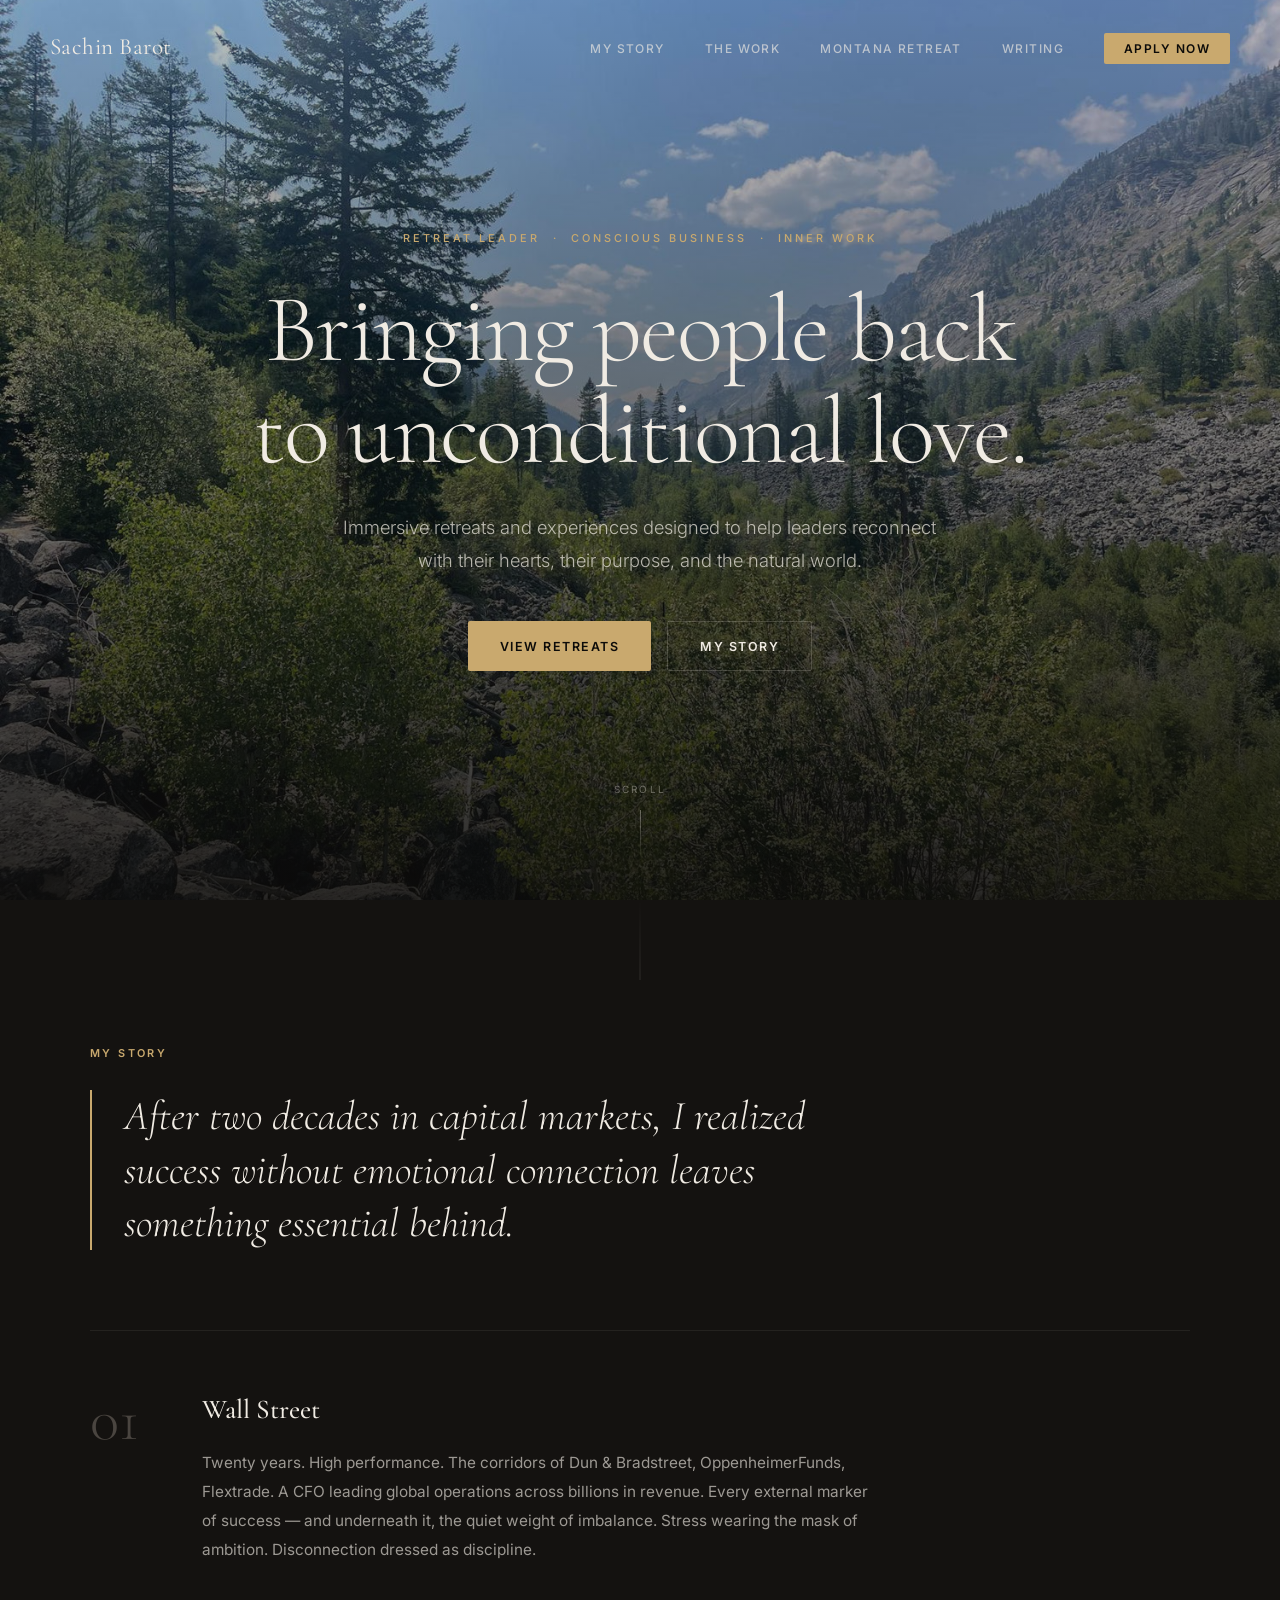
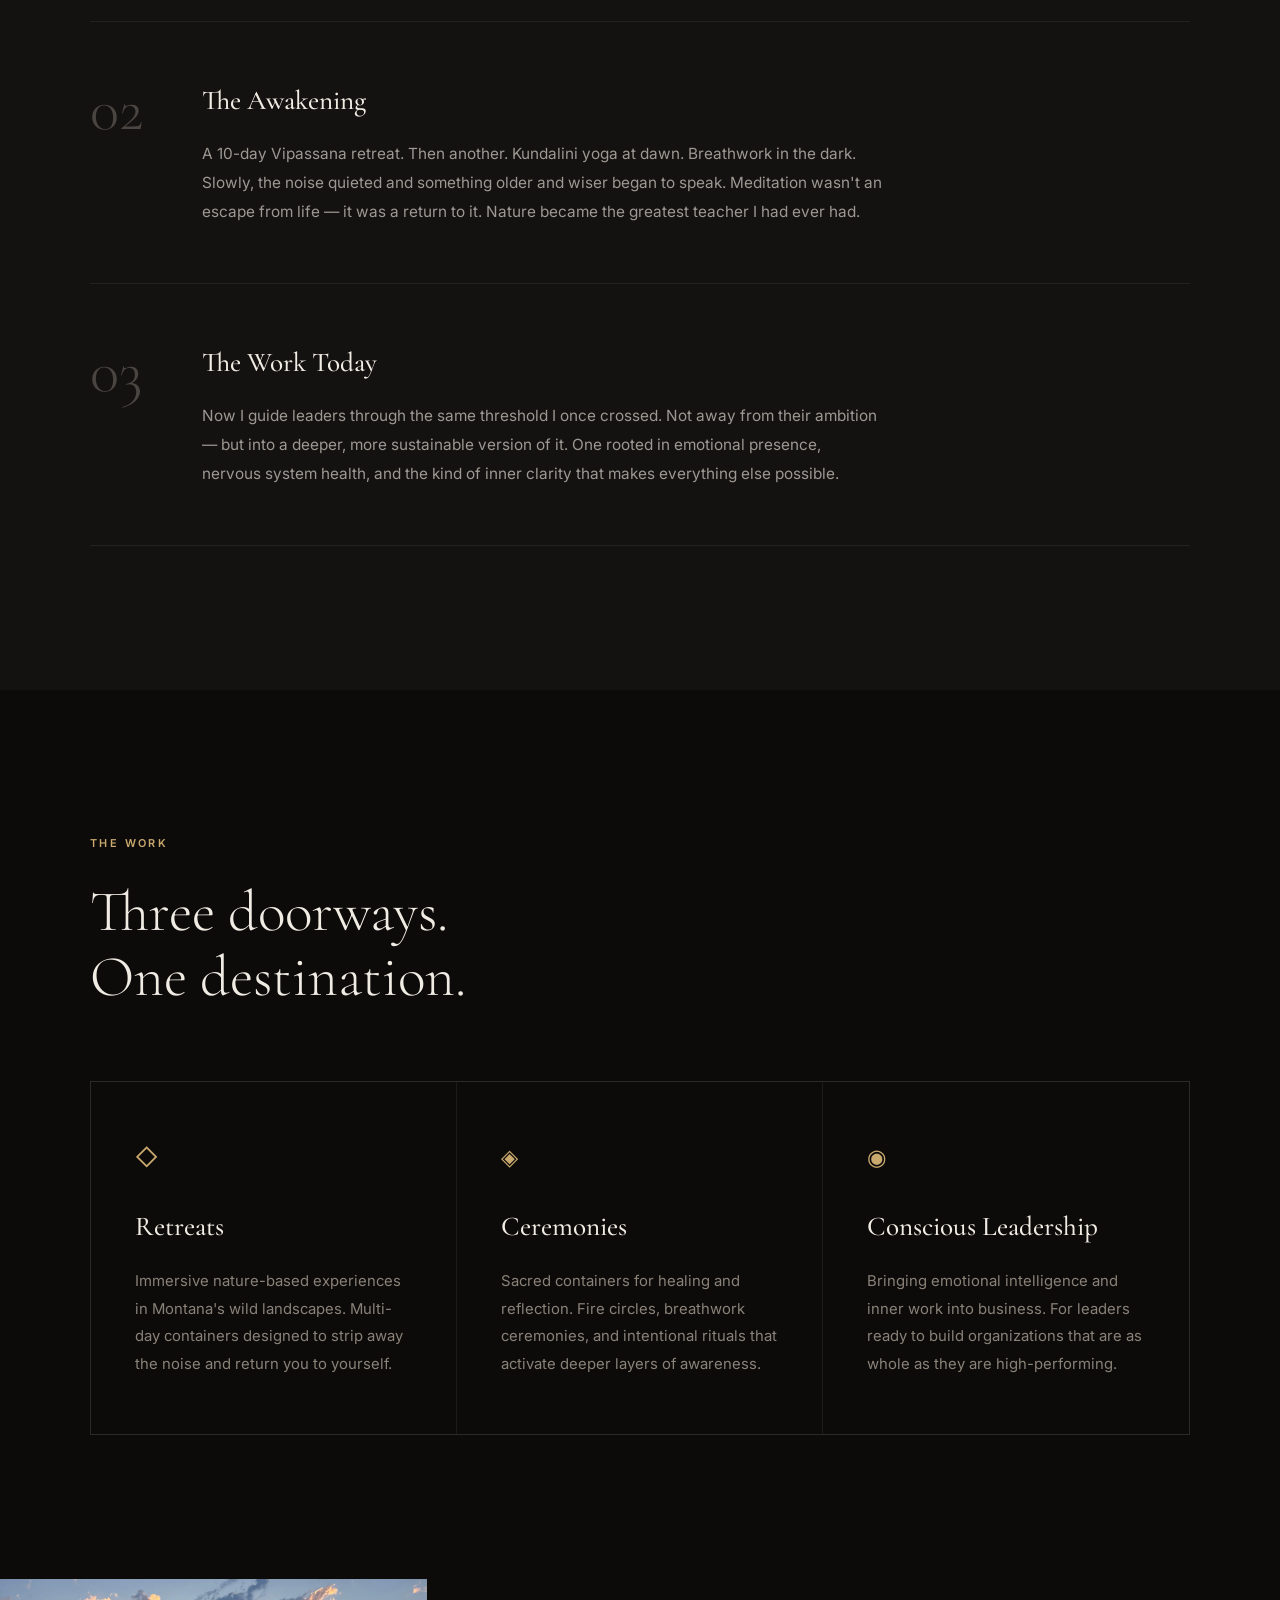
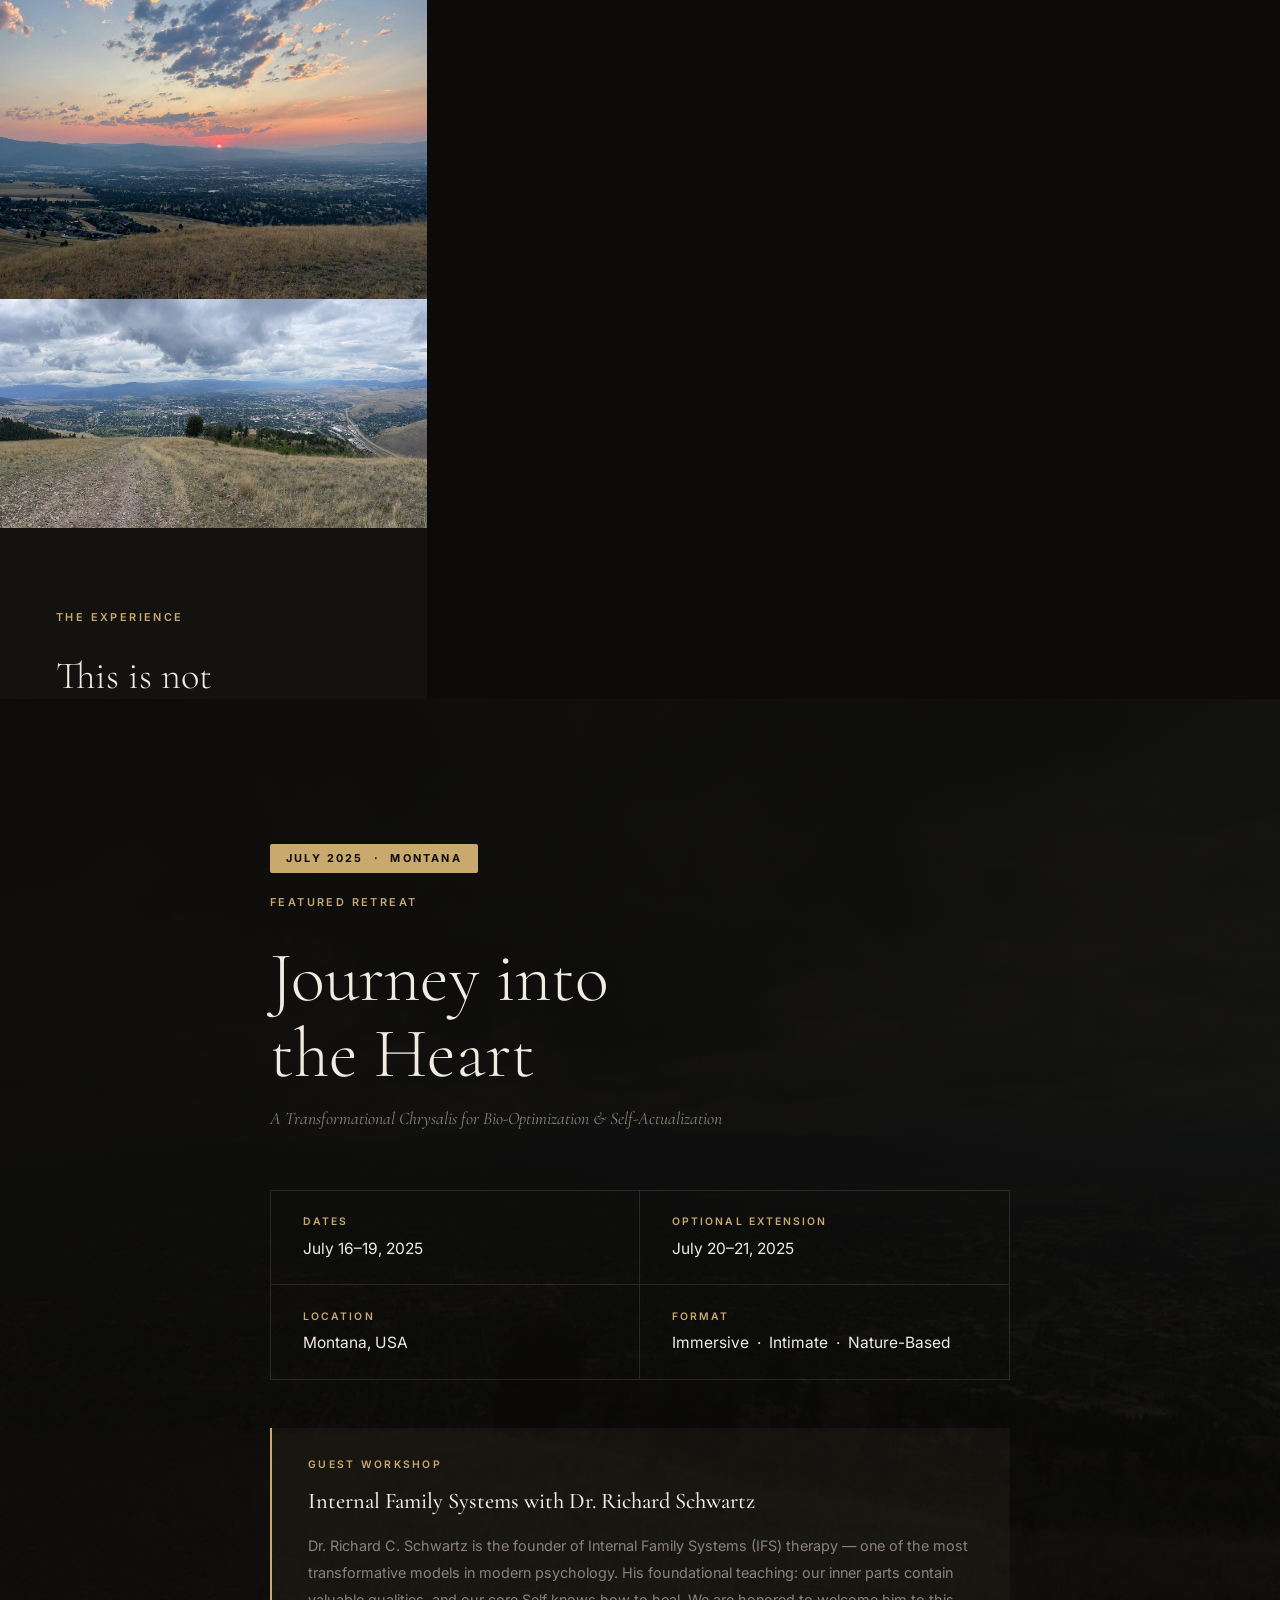
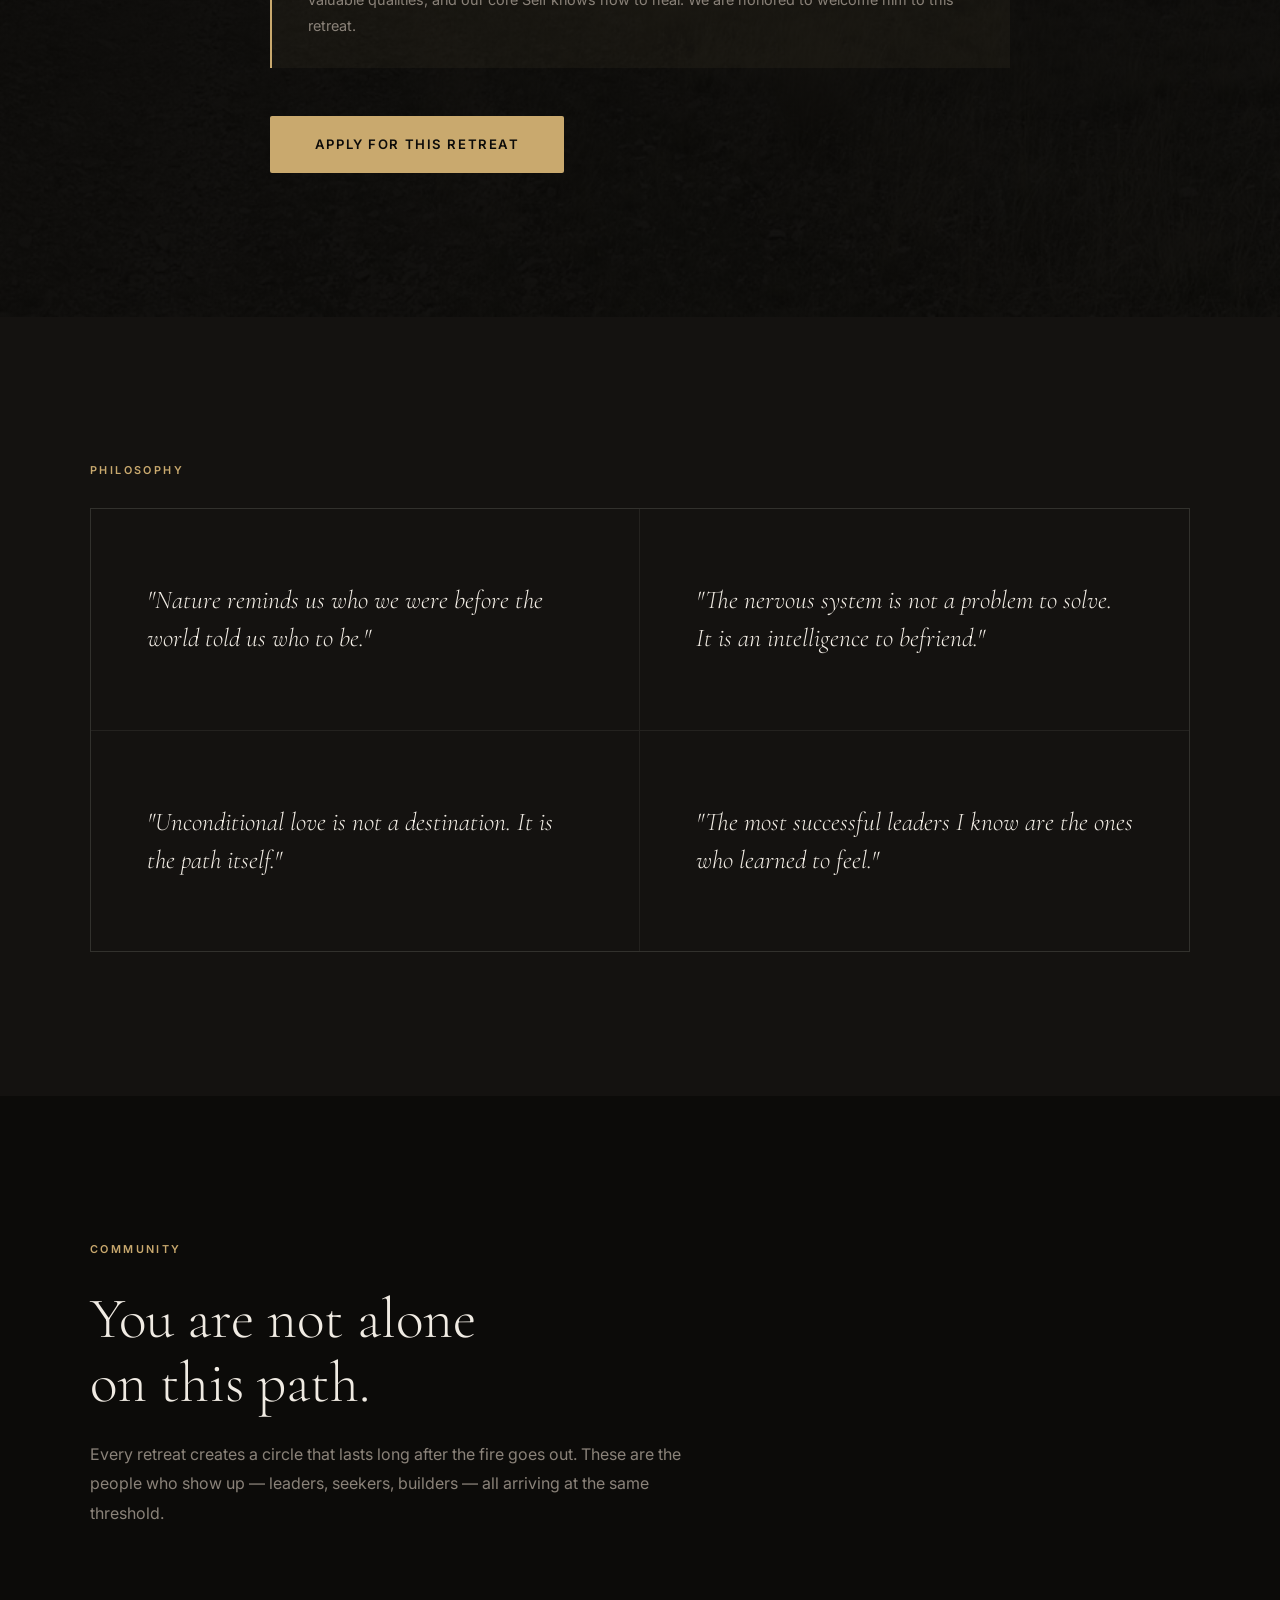
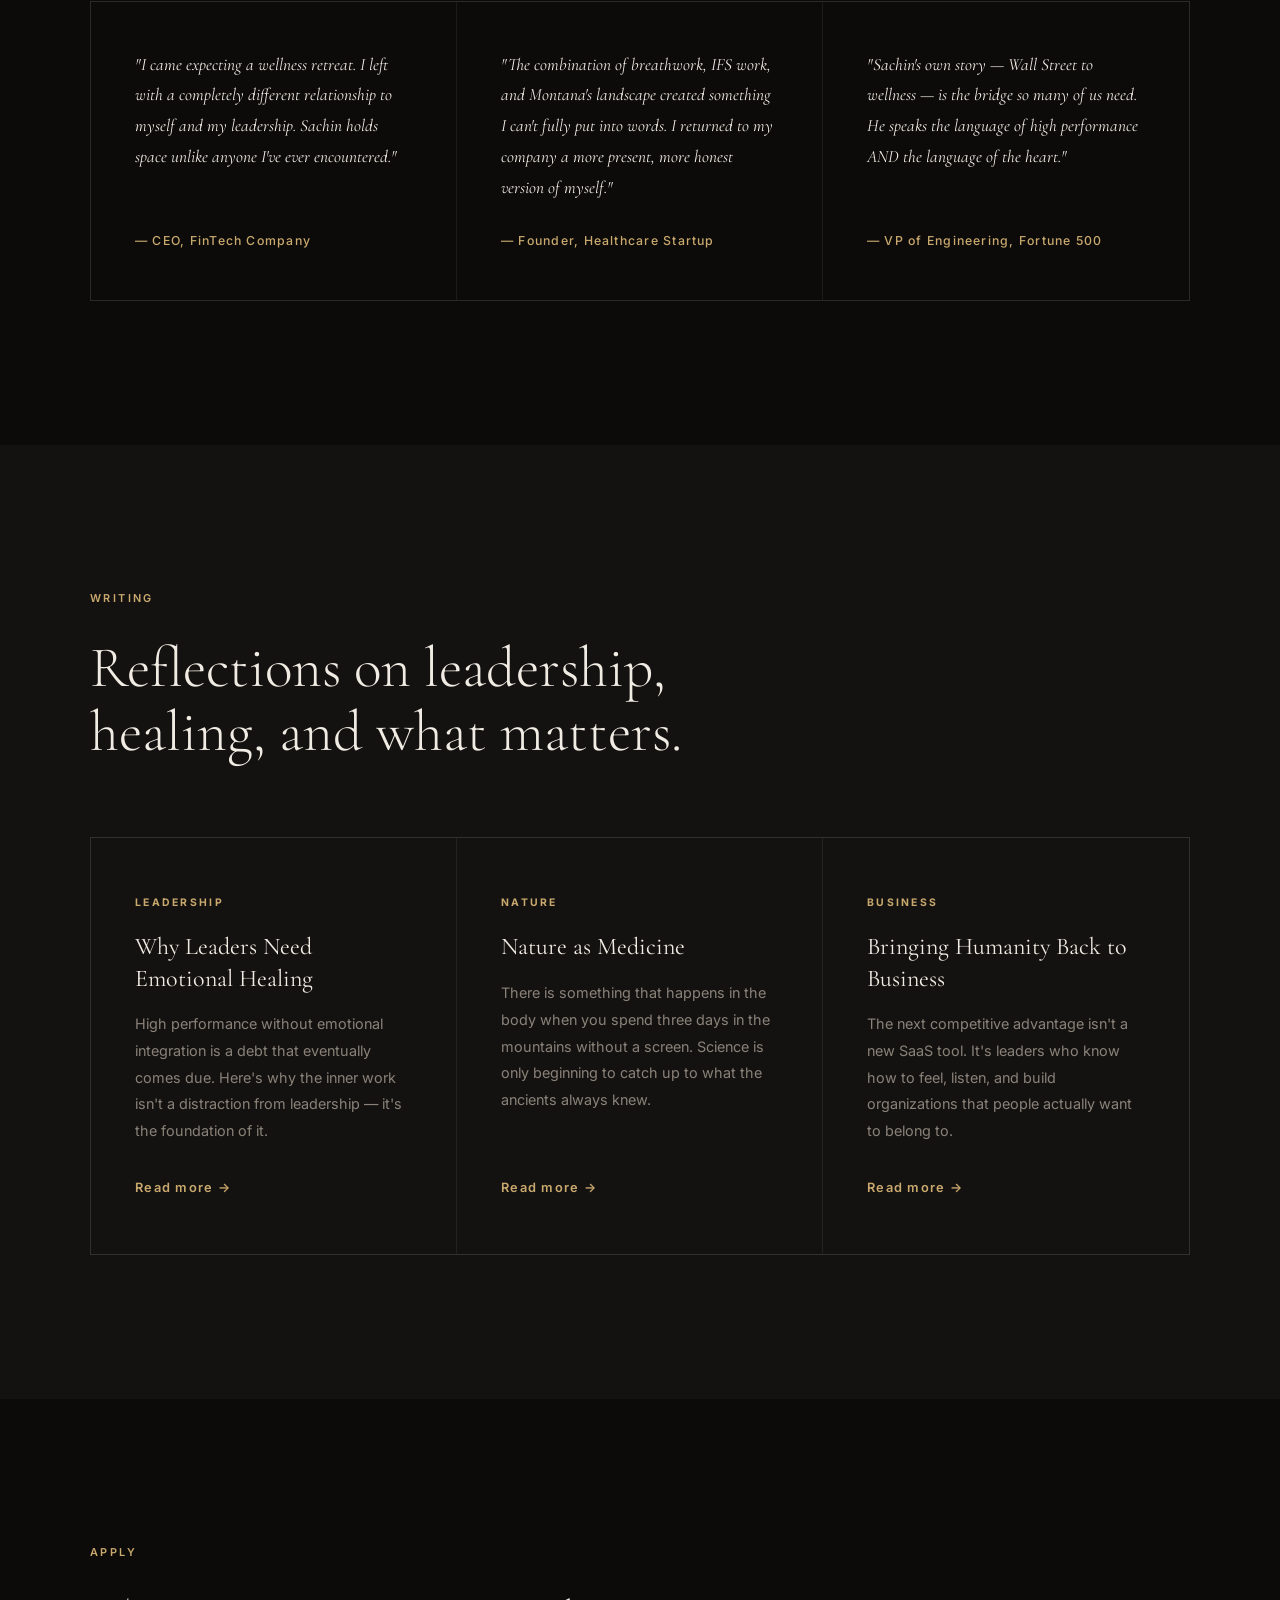
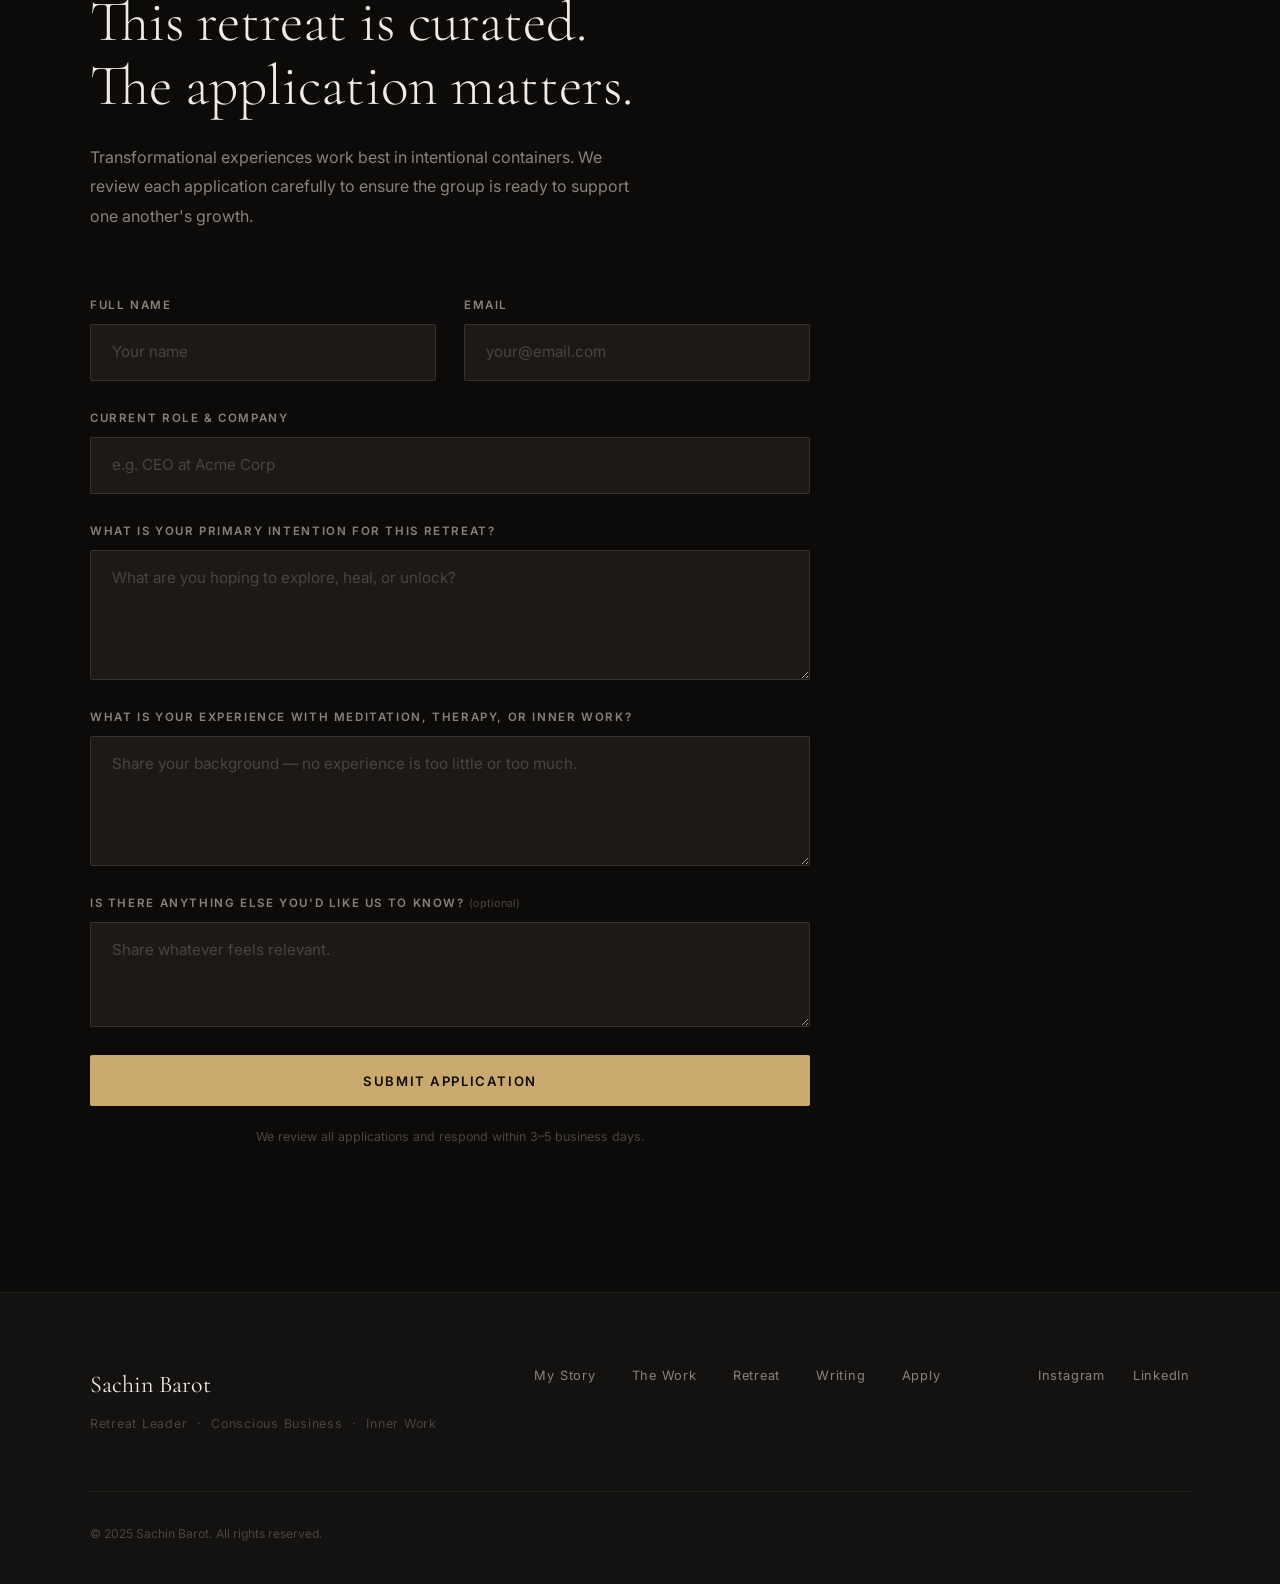
==== index.html @ 2c75a496 "Initial build of Sachin Barot personal brand website Dark, cinematic single-page site inspired by Au" ====
<!DOCTYPE html>
<html lang="en">
<head>
  <meta charset="UTF-8" />
  <meta name="viewport" content="width=device-width, initial-scale=1.0" />
  <title>Sachin Barot — Retreat Leader & Conscious Guide</title>
  <meta name="description" content="Immersive retreats and experiences designed to help leaders reconnect with their hearts, their purpose, and the natural world." />
  <link href="https://fonts.googleapis.com/css2?family=Cormorant+Garamond:ital,wght@0,300;0,400;0,500;0,600;1,300;1,400;1,500&family=Inter:wght@300;400;500;600&display=swap" rel="stylesheet" />
  <link rel="stylesheet" href="style.css" />
</head>
<body>

  <!-- ─── NAV ─────────────────────────────────────────────── -->
  <nav id="nav">
    <div class="nav-inner">
      <a href="#" class="nav-logo">Sachin Barot</a>
      <ul class="nav-links" id="navLinks">
        <li><a href="#story">My Story</a></li>
        <li><a href="#work">The Work</a></li>
        <li><a href="#retreat">Montana Retreat</a></li>
        <li><a href="#writing">Writing</a></li>
        <li><a href="#apply" class="nav-cta">Apply Now</a></li>
      </ul>
      <button class="nav-menu-btn" id="menuBtn" aria-label="Toggle menu">
        <span></span><span></span><span></span>
      </button>
    </div>
  </nav>

  <!-- ─── 1. HERO ───────────────────────────────────────────── -->
  <section id="hero">
    <div class="hero-bg">
      <img
        src="images/montana-1.jpg"
        alt="Montana mountains at golden hour"
        fetchpriority="high"
      />
      <div class="hero-overlay"></div>
    </div>
    <div class="hero-content">
      <p class="eyebrow">Retreat Leader &nbsp;·&nbsp; Conscious Business &nbsp;·&nbsp; Inner Work</p>
      <h1>Bringing people back<br>to unconditional love.</h1>
      <p class="hero-sub">
        Immersive retreats and experiences designed to help leaders reconnect
        with their hearts, their purpose, and the natural world.
      </p>
      <div class="hero-btns">
        <a href="#retreat" class="btn btn-primary">View Retreats</a>
        <a href="#story" class="btn btn-ghost">My Story</a>
      </div>
    </div>
    <div class="hero-scroll">
      <span>Scroll</span>
      <div class="scroll-line"></div>
    </div>
  </section>

  <!-- ─── 2. STORY ─────────────────────────────────────────── -->
  <section id="story">
    <div class="container">
      <div class="section-label">My Story</div>
      <h2 class="story-headline">
        After two decades in capital markets, I realized success without
        emotional connection leaves something essential behind.
      </h2>
      <div class="chapters">
        <div class="chapter">
          <div class="chapter-num">01</div>
          <div class="chapter-body">
            <h3>Wall Street</h3>
            <p>
              Twenty years. High performance. The corridors of Dun &amp; Bradstreet,
              OppenheimerFunds, Flextrade. A CFO leading global operations across
              billions in revenue. Every external marker of success — and underneath
              it, the quiet weight of imbalance. Stress wearing the mask of ambition.
              Disconnection dressed as discipline.
            </p>
          </div>
        </div>
        <div class="chapter">
          <div class="chapter-num">02</div>
          <div class="chapter-body">
            <h3>The Awakening</h3>
            <p>
              A 10-day Vipassana retreat. Then another. Kundalini yoga at dawn.
              Breathwork in the dark. Slowly, the noise quieted and something older
              and wiser began to speak. Meditation wasn't an escape from life — it
              was a return to it. Nature became the greatest teacher I had ever had.
            </p>
          </div>
        </div>
        <div class="chapter">
          <div class="chapter-num">03</div>
          <div class="chapter-body">
            <h3>The Work Today</h3>
            <p>
              Now I guide leaders through the same threshold I once crossed. Not away
              from their ambition — but into a deeper, more sustainable version of it.
              One rooted in emotional presence, nervous system health, and the kind of
              inner clarity that makes everything else possible.
            </p>
          </div>
        </div>
      </div>
    </div>
  </section>

  <!-- ─── 3. THE WORK ──────────────────────────────────────── -->
  <section id="work">
    <div class="container">
      <div class="section-label">The Work</div>
      <h2>Three doorways.<br>One destination.</h2>
      <div class="work-grid">
        <div class="work-card">
          <div class="work-icon">◇</div>
          <h3>Retreats</h3>
          <p>
            Immersive nature-based experiences in Montana's wild landscapes.
            Multi-day containers designed to strip away the noise and return
            you to yourself.
          </p>
        </div>
        <div class="work-card">
          <div class="work-icon">◈</div>
          <h3>Ceremonies</h3>
          <p>
            Sacred containers for healing and reflection. Fire circles, breathwork
            ceremonies, and intentional rituals that activate deeper layers of
            awareness.
          </p>
        </div>
        <div class="work-card">
          <div class="work-icon">◉</div>
          <h3>Conscious Leadership</h3>
          <p>
            Bringing emotional intelligence and inner work into business. For
            leaders ready to build organizations that are as whole as they are
            high-performing.
          </p>
        </div>
      </div>
    </div>
  </section>

  <!-- ─── 4. THE EXPERIENCE ────────────────────────────────── -->
  <section id="experience">
    <div class="exp-grid">
      <div class="exp-photo exp-photo-1">
        <img src="images/montana-2.jpg" alt="Montana landscape" loading="lazy" />
      </div>
      <div class="exp-photo exp-photo-2">
        <img src="images/montana-3.jpg" alt="Retreat gathering" loading="lazy" />
      </div>
      <div class="exp-content">
        <div class="section-label">The Experience</div>
        <h2>This is not<br>a conference.</h2>
        <p>
          These retreats are intentional spaces where leaders slow down,
          reconnect with nature, and rediscover the deeper intelligence
          within themselves.
        </p>
        <p>
          We move through the land. We sit in circle. We breathe together.
          We share meals. We face what has been avoided. And we return —
          changed.
        </p>
        <a href="#retreat" class="btn btn-primary">View the Montana Retreat</a>
      </div>
      <div class="exp-photo exp-photo-3">
        <img src="images/montana-4.jpg" alt="Nature experience" loading="lazy" />
      </div>
      <div class="exp-photo exp-photo-4">
        <img src="images/montana-5.jpg" alt="Community gathering" loading="lazy" />
      </div>
    </div>
  </section>

  <!-- ─── 5. MONTANA RETREAT (FEATURED) ───────────────────── -->
  <section id="retreat">
    <div class="retreat-bg">
      <img src="images/montana-3.jpg" alt="Montana retreat landscape" loading="lazy" />
      <div class="retreat-overlay"></div>
    </div>
    <div class="container retreat-content">
      <div class="retreat-tag">July 2025 &nbsp;·&nbsp; Montana</div>
      <div class="section-label">Featured Retreat</div>
      <h2>Journey into<br>the Heart</h2>
      <p class="retreat-subtitle">
        A Transformational Chrysalis for Bio-Optimization &amp; Self-Actualization
      </p>
      <div class="retreat-details">
        <div class="retreat-detail">
          <span class="detail-label">Dates</span>
          <span class="detail-value">July 16–19, 2025</span>
        </div>
        <div class="retreat-detail">
          <span class="detail-label">Optional Extension</span>
          <span class="detail-value">July 20–21, 2025</span>
        </div>
        <div class="retreat-detail">
          <span class="detail-label">Location</span>
          <span class="detail-value">Montana, USA</span>
        </div>
        <div class="retreat-detail">
          <span class="detail-label">Format</span>
          <span class="detail-value">Immersive &nbsp;·&nbsp; Intimate &nbsp;·&nbsp; Nature-Based</span>
        </div>
      </div>
      <div class="guest-facilitator">
        <div class="facilitator-label">Guest Workshop</div>
        <div class="facilitator-name">Internal Family Systems with Dr. Richard Schwartz</div>
        <p class="facilitator-bio">
          Dr. Richard C. Schwartz is the founder of Internal Family Systems (IFS) therapy —
          one of the most transformative models in modern psychology. His foundational
          teaching: our inner parts contain valuable qualities, and our core Self knows
          how to heal. We are honored to welcome him to this retreat.
        </p>
      </div>
      <a href="#apply" class="btn btn-primary btn-large">Apply for This Retreat</a>
    </div>
  </section>

  <!-- ─── 6. PHILOSOPHY ────────────────────────────────────── -->
  <section id="philosophy">
    <div class="container">
      <div class="section-label">Philosophy</div>
      <div class="quotes-grid">
        <div class="quote-card">
          <blockquote>
            "Nature reminds us who we were before the world told us who to be."
          </blockquote>
        </div>
        <div class="quote-card">
          <blockquote>
            "The nervous system is not a problem to solve. It is an intelligence
            to befriend."
          </blockquote>
        </div>
        <div class="quote-card">
          <blockquote>
            "Unconditional love is not a destination. It is the path itself."
          </blockquote>
        </div>
        <div class="quote-card">
          <blockquote>
            "The most successful leaders I know are the ones who learned to feel."
          </blockquote>
        </div>
      </div>
    </div>
  </section>

  <!-- ─── 7. COMMUNITY ─────────────────────────────────────── -->
  <section id="community">
    <div class="container">
      <div class="section-label">Community</div>
      <h2>You are not alone<br>on this path.</h2>
      <p class="community-sub">
        Every retreat creates a circle that lasts long after the fire goes out.
        These are the people who show up — leaders, seekers, builders — all
        arriving at the same threshold.
      </p>
      <div class="testimonials">
        <div class="testimonial">
          <p class="testimonial-quote">
            "I came expecting a wellness retreat. I left with a completely different
            relationship to myself and my leadership. Sachin holds space unlike
            anyone I've ever encountered."
          </p>
          <span class="author-name">— CEO, FinTech Company</span>
        </div>
        <div class="testimonial">
          <p class="testimonial-quote">
            "The combination of breathwork, IFS work, and Montana's landscape
            created something I can't fully put into words. I returned to my
            company a more present, more honest version of myself."
          </p>
          <span class="author-name">— Founder, Healthcare Startup</span>
        </div>
        <div class="testimonial">
          <p class="testimonial-quote">
            "Sachin's own story — Wall Street to wellness — is the bridge so many
            of us need. He speaks the language of high performance AND the language
            of the heart."
          </p>
          <span class="author-name">— VP of Engineering, Fortune 500</span>
        </div>
      </div>
    </div>
  </section>

  <!-- ─── 8. THOUGHT LEADERSHIP ────────────────────────────── -->
  <section id="writing">
    <div class="container">
      <div class="section-label">Writing</div>
      <h2>Reflections on leadership,<br>healing, and what matters.</h2>
      <div class="articles-grid">
        <article class="article-card">
          <div class="article-tag">Leadership</div>
          <h4>Why Leaders Need Emotional Healing</h4>
          <p>
            High performance without emotional integration is a debt that eventually
            comes due. Here's why the inner work isn't a distraction from
            leadership — it's the foundation of it.
          </p>
          <a href="#" class="article-link">Read more →</a>
        </article>
        <article class="article-card">
          <div class="article-tag">Nature</div>
          <h4>Nature as Medicine</h4>
          <p>
            There is something that happens in the body when you spend three days
            in the mountains without a screen. Science is only beginning to catch
            up to what the ancients always knew.
          </p>
          <a href="#" class="article-link">Read more →</a>
        </article>
        <article class="article-card">
          <div class="article-tag">Business</div>
          <h4>Bringing Humanity Back to Business</h4>
          <p>
            The next competitive advantage isn't a new SaaS tool. It's leaders
            who know how to feel, listen, and build organizations that people
            actually want to belong to.
          </p>
          <a href="#" class="article-link">Read more →</a>
        </article>
      </div>
    </div>
  </section>

  <!-- ─── 9. APPLICATION ───────────────────────────────────── -->
  <section id="apply">
    <div class="container">
      <div class="section-label">Apply</div>
      <h2>This retreat is curated.<br>The application matters.</h2>
      <p class="apply-sub">
        Transformational experiences work best in intentional containers. We
        review each application carefully to ensure the group is ready to support
        one another's growth.
      </p>
      <form class="apply-form" id="applyForm">
        <div class="form-row">
          <div class="form-group">
            <label for="name">Full Name</label>
            <input type="text" id="name" name="name" placeholder="Your name" required />
          </div>
          <div class="form-group">
            <label for="email">Email</label>
            <input type="email" id="email" name="email" placeholder="your@email.com" required />
          </div>
        </div>
        <div class="form-group">
          <label for="role">Current Role &amp; Company</label>
          <input type="text" id="role" name="role" placeholder="e.g. CEO at Acme Corp" />
        </div>
        <div class="form-group">
          <label for="intention">What is your primary intention for this retreat?</label>
          <textarea id="intention" name="intention" rows="4" placeholder="What are you hoping to explore, heal, or unlock?"></textarea>
        </div>
        <div class="form-group">
          <label for="experience">What is your experience with meditation, therapy, or inner work?</label>
          <textarea id="experience" name="experience" rows="4" placeholder="Share your background — no experience is too little or too much."></textarea>
        </div>
        <div class="form-group">
          <label for="other">Is there anything else you'd like us to know? <span class="label-optional">(optional)</span></label>
          <textarea id="other" name="other" rows="3" placeholder="Share whatever feels relevant."></textarea>
        </div>
        <button type="submit" class="btn btn-primary btn-large btn-full">Submit Application</button>
        <p class="form-note">We review all applications and respond within 3–5 business days.</p>
      </form>
      <div class="form-success" id="formSuccess">
        <div class="success-icon">✦</div>
        <h3>Application Received</h3>
        <p>Thank you for reaching out. We'll review your application and be in touch within 3–5 business days.</p>
      </div>
    </div>
  </section>

  <!-- ─── FOOTER ───────────────────────────────────────────── -->
  <footer>
    <div class="container footer-inner">
      <div class="footer-top">
        <div class="footer-brand">
          <a href="#" class="footer-logo">Sachin Barot</a>
          <p>Retreat Leader &nbsp;·&nbsp; Conscious Business &nbsp;·&nbsp; Inner Work</p>
        </div>
        <nav class="footer-nav">
          <a href="#story">My Story</a>
          <a href="#work">The Work</a>
          <a href="#retreat">Retreat</a>
          <a href="#writing">Writing</a>
          <a href="#apply">Apply</a>
        </nav>
        <div class="footer-social">
          <a href="https://www.instagram.com/nycsachin/" target="_blank" rel="noopener noreferrer">Instagram</a>
          <a href="https://linkedin.com/in/sachin-barot/" target="_blank" rel="noopener noreferrer">LinkedIn</a>
        </div>
      </div>
      <div class="footer-bottom">
        <p>© 2025 Sachin Barot. All rights reserved.</p>
      </div>
    </div>
  </footer>

  <script src="app.js"></script>
</body>
</html>
---- style.css ----
/* ─── RESET & TOKENS ──────────────────────────────────────── */
*, *::before, *::after { box-sizing: border-box; margin: 0; padding: 0; }

:root {
  --bg:           #0c0b09;
  --bg-alt:       #141210;
  --bg-card:      #1c1917;
  --text:         #f0ebe3;
  --text-muted:   #8a8279;
  --text-dim:     #4a4540;
  --accent:       #c9a96e;
  --accent-hover: #e0c080;
  --border:       rgba(240,235,227,0.07);
  --border-mid:   rgba(240,235,227,0.12);
  --border-strong:rgba(240,235,227,0.18);

  --font-display: 'Cormorant Garamond', Georgia, serif;
  --font-body:    'Inter', system-ui, sans-serif;
}

html { scroll-behavior: smooth; }

body {
  font-family: var(--font-body);
  background: var(--bg);
  color: var(--text);
  line-height: 1.7;
  font-size: 1rem;
  overflow-x: hidden;
}

/* ─── UTILITIES ───────────────────────────────────────────── */
.container {
  max-width: 1180px;
  margin: 0 auto;
  padding: 0 2.5rem;
}

.section-label {
  font-size: 0.68rem;
  font-weight: 600;
  letter-spacing: 0.22em;
  text-transform: uppercase;
  color: var(--accent);
  margin-bottom: 1.75rem;
}

/* ─── BUTTONS ─────────────────────────────────────────────── */
.btn {
  display: inline-flex;
  align-items: center;
  gap: 0.5rem;
  padding: 0.85rem 2rem;
  border-radius: 2px;
  font-family: var(--font-body);
  font-size: 0.78rem;
  font-weight: 600;
  letter-spacing: 0.12em;
  text-transform: uppercase;
  text-decoration: none;
  transition: all 0.25s ease;
  cursor: pointer;
  border: none;
  white-space: nowrap;
}
.btn-primary {
  background: var(--accent);
  color: #0c0b09;
}
.btn-primary:hover {
  background: var(--accent-hover);
  transform: translateY(-2px);
}
.btn-ghost {
  background: transparent;
  color: var(--text);
  border: 1px solid var(--border-strong);
}
.btn-ghost:hover {
  border-color: var(--accent);
  color: var(--accent);
}
.btn-large {
  padding: 1.1rem 2.8rem;
  font-size: 0.82rem;
}
.btn-full {
  width: 100%;
  justify-content: center;
}

/* ─── NAV ─────────────────────────────────────────────────── */
#nav {
  position: fixed;
  top: 0; left: 0; right: 0;
  z-index: 200;
  padding: 1.75rem 2.5rem;
  transition: background 0.4s ease, padding 0.35s ease, backdrop-filter 0.4s ease;
}
#nav.scrolled {
  background: rgba(12, 11, 9, 0.94);
  backdrop-filter: blur(18px);
  -webkit-backdrop-filter: blur(18px);
  padding: 1.1rem 2.5rem;
  border-bottom: 1px solid var(--border);
}
.nav-inner {
  max-width: 1180px;
  margin: 0 auto;
  display: flex;
  align-items: center;
  justify-content: space-between;
  gap: 2rem;
}
.nav-logo {
  font-family: var(--font-display);
  font-size: 1.45rem;
  font-weight: 400;
  letter-spacing: 0.02em;
  color: var(--text);
  text-decoration: none;
  flex-shrink: 0;
}
.nav-links {
  display: flex;
  align-items: center;
  gap: 2.5rem;
  list-style: none;
}
.nav-links a {
  color: rgba(240,235,227,0.65);
  text-decoration: none;
  font-size: 0.75rem;
  font-weight: 500;
  letter-spacing: 0.12em;
  text-transform: uppercase;
  transition: color 0.2s;
}
.nav-links a:hover { color: var(--text); }
.nav-cta {
  background: var(--accent) !important;
  color: #0c0b09 !important;
  padding: 0.5rem 1.25rem !important;
  border-radius: 2px;
  font-weight: 600 !important;
}
.nav-cta:hover {
  background: var(--accent-hover) !important;
  transform: translateY(-1px);
}
.nav-menu-btn {
  display: none;
  flex-direction: column;
  gap: 5px;
  background: none;
  border: none;
  cursor: pointer;
  padding: 6px;
}
.nav-menu-btn span {
  display: block;
  width: 22px;
  height: 1px;
  background: var(--text);
  transition: all 0.3s;
}

/* ─── HERO ────────────────────────────────────────────────── */
#hero {
  position: relative;
  min-height: 100vh;
  display: flex;
  align-items: center;
  justify-content: center;
  text-align: center;
  overflow: hidden;
}
.hero-bg {
  position: absolute;
  inset: 0;
}
.hero-bg img {
  width: 100%;
  height: 100%;
  object-fit: cover;
  object-position: center 40%;
}
.hero-overlay {
  position: absolute;
  inset: 0;
  background: linear-gradient(
    to bottom,
    rgba(12,11,9,0.25) 0%,
    rgba(12,11,9,0.50) 45%,
    rgba(12,11,9,0.88) 100%
  );
}
.hero-content {
  position: relative;
  z-index: 2;
  max-width: 920px;
  padding: 0 2rem;
}
.eyebrow {
  font-size: 0.68rem;
  font-weight: 500;
  letter-spacing: 0.28em;
  text-transform: uppercase;
  color: var(--accent);
  margin-bottom: 2rem;
  display: block;
}
#hero h1 {
  font-family: var(--font-display);
  font-size: clamp(3.2rem, 7.5vw, 7rem);
  font-weight: 300;
  line-height: 1.06;
  letter-spacing: -0.02em;
  color: var(--text);
  margin-bottom: 1.75rem;
}
.hero-sub {
  font-size: clamp(1rem, 1.5vw, 1.15rem);
  color: rgba(240,235,227,0.72);
  max-width: 600px;
  margin: 0 auto 2.75rem;
  line-height: 1.8;
  font-weight: 300;
}
.hero-btns {
  display: flex;
  gap: 1rem;
  justify-content: center;
  flex-wrap: wrap;
}
.hero-scroll {
  position: absolute;
  bottom: 2.5rem;
  left: 50%;
  transform: translateX(-50%);
  display: flex;
  flex-direction: column;
  align-items: center;
  gap: 0.75rem;
  z-index: 2;
}
.hero-scroll span {
  font-size: 0.62rem;
  letter-spacing: 0.22em;
  text-transform: uppercase;
  color: rgba(240,235,227,0.38);
}
.scroll-line {
  width: 1px;
  height: 50px;
  background: linear-gradient(to bottom, rgba(240,235,227,0.4), transparent);
  animation: scrollPulse 2.2s ease-in-out infinite;
}
@keyframes scrollPulse {
  0%, 100% { opacity: 0.35; }
  50% { opacity: 1; }
}

/* ─── STORY ───────────────────────────────────────────────── */
#story {
  padding: 9rem 0;
  background: var(--bg-alt);
  position: relative;
}
#story::before {
  content: '';
  position: absolute;
  top: 0; left: 50%;
  transform: translateX(-50%);
  width: 1px; height: 80px;
  background: linear-gradient(to bottom, transparent, var(--border-mid));
}
.story-headline {
  font-family: var(--font-display);
  font-size: clamp(1.75rem, 3.2vw, 2.9rem);
  font-weight: 300;
  font-style: italic;
  line-height: 1.3;
  color: var(--text);
  max-width: 800px;
  margin-bottom: 5rem;
  border-left: 2px solid var(--accent);
  padding-left: 2rem;
}
.chapters {
  display: flex;
  flex-direction: column;
}
.chapter {
  display: grid;
  grid-template-columns: 72px 1fr;
  gap: 2.5rem;
  padding: 3.5rem 0;
  border-top: 1px solid var(--border);
}
.chapter:last-child { border-bottom: 1px solid var(--border); }
.chapter-num {
  font-family: var(--font-display);
  font-size: 3.8rem;
  font-weight: 300;
  color: var(--text-dim);
  line-height: 1;
  padding-top: 0.15rem;
}
.chapter-body h3 {
  font-family: var(--font-display);
  font-size: 1.7rem;
  font-weight: 500;
  color: var(--text);
  margin-bottom: 1rem;
}
.chapter-body p {
  color: rgba(240,235,227,0.62);
  line-height: 1.88;
  max-width: 680px;
  font-size: 0.96rem;
}

/* ─── THE WORK ────────────────────────────────────────────── */
#work {
  padding: 9rem 0;
  background: var(--bg);
}
#work h2 {
  font-family: var(--font-display);
  font-size: clamp(2.4rem, 4.5vw, 4rem);
  font-weight: 300;
  line-height: 1.12;
  margin-bottom: 4.5rem;
}
.work-grid {
  display: grid;
  grid-template-columns: repeat(3, 1fr);
  gap: 0;
  background: var(--border);
  border: 1px solid var(--border);
}
.work-card {
  background: var(--bg);
  padding: 3.5rem 2.75rem;
  transition: background 0.3s;
  border-right: 1px solid var(--border);
}
.work-card:last-child { border-right: none; }
.work-card:hover { background: var(--bg-card); }
.work-icon {
  font-size: 1.4rem;
  color: var(--accent);
  margin-bottom: 1.75rem;
  display: block;
}
.work-card h3 {
  font-family: var(--font-display);
  font-size: 1.7rem;
  font-weight: 500;
  color: var(--text);
  margin-bottom: 1.1rem;
}
.work-card p {
  color: var(--text-muted);
  font-size: 0.93rem;
  line-height: 1.85;
}

/* ─── THE EXPERIENCE ──────────────────────────────────────── */
#experience {
  display: grid;
  grid-template-columns: 1fr 1fr 1fr;
  grid-template-rows: 360px 360px;
}
.exp-photo {
  overflow: hidden;
  position: relative;
}
.exp-photo img {
  width: 100%;
  height: 100%;
  object-fit: cover;
  transition: transform 0.7s ease;
  display: block;
}
.exp-photo:hover img { transform: scale(1.06); }
.exp-photo-1 { grid-column: 1; grid-row: 1; }
.exp-photo-2 { grid-column: 2; grid-row: 1; }
.exp-photo-3 { grid-column: 1; grid-row: 2; }
.exp-photo-4 { grid-column: 2; grid-row: 2; }
.exp-content {
  grid-column: 3;
  grid-row: 1 / 3;
  background: var(--bg-alt);
  padding: 5rem 3.5rem;
  display: flex;
  flex-direction: column;
  justify-content: center;
}
.exp-content h2 {
  font-family: var(--font-display);
  font-size: clamp(2.2rem, 3vw, 3rem);
  font-weight: 300;
  line-height: 1.12;
  margin-bottom: 1.75rem;
}
.exp-content p {
  color: var(--text-muted);
  font-size: 0.95rem;
  line-height: 1.88;
  margin-bottom: 1rem;
}
.exp-content .btn { margin-top: 2rem; align-self: flex-start; }

/* ─── MONTANA RETREAT ─────────────────────────────────────── */
#retreat {
  position: relative;
  padding: 9rem 0;
  overflow: hidden;
}
.retreat-bg {
  position: absolute;
  inset: 0;
}
.retreat-bg img {
  width: 100%;
  height: 100%;
  object-fit: cover;
  object-position: center 30%;
  filter: brightness(0.2) saturate(0.7);
}
.retreat-overlay {
  position: absolute;
  inset: 0;
  background: linear-gradient(
    135deg,
    rgba(12,11,9,0.92) 0%,
    rgba(12,11,9,0.65) 100%
  );
}
.retreat-content {
  position: relative;
  z-index: 2;
  max-width: 820px;
}
.retreat-tag {
  display: inline-block;
  font-size: 0.68rem;
  font-weight: 700;
  letter-spacing: 0.2em;
  text-transform: uppercase;
  color: #0c0b09;
  background: var(--accent);
  padding: 0.35rem 1rem;
  border-radius: 2px;
  margin-bottom: 1.25rem;
}
#retreat h2 {
  font-family: var(--font-display);
  font-size: clamp(2.8rem, 5.5vw, 5rem);
  font-weight: 300;
  line-height: 1.08;
  margin-bottom: 0.75rem;
  margin-top: 0.25rem;
}
.retreat-subtitle {
  font-family: var(--font-display);
  font-size: 1.1rem;
  font-style: italic;
  color: var(--text-muted);
  margin-bottom: 3.5rem;
}
.retreat-details {
  display: grid;
  grid-template-columns: repeat(2, 1fr);
  border: 1px solid var(--border-mid);
  margin-bottom: 3rem;
}
.retreat-detail {
  padding: 1.4rem 2rem;
  border-right: 1px solid var(--border-mid);
  border-bottom: 1px solid var(--border-mid);
  display: flex;
  flex-direction: column;
  gap: 0.3rem;
}
.retreat-detail:nth-child(even) { border-right: none; }
.retreat-detail:nth-last-child(-n+2) { border-bottom: none; }
.detail-label {
  font-size: 0.65rem;
  letter-spacing: 0.2em;
  text-transform: uppercase;
  color: var(--accent);
  font-weight: 600;
}
.detail-value {
  font-size: 0.97rem;
  color: var(--text);
}
.guest-facilitator {
  border-left: 2px solid var(--accent);
  padding: 1.75rem 2.25rem;
  margin-bottom: 3rem;
  background: rgba(201, 169, 110, 0.05);
}
.facilitator-label {
  font-size: 0.65rem;
  letter-spacing: 0.22em;
  text-transform: uppercase;
  color: var(--accent);
  font-weight: 600;
  margin-bottom: 0.5rem;
}
.facilitator-name {
  font-family: var(--font-display);
  font-size: 1.4rem;
  font-weight: 500;
  color: var(--text);
  margin-bottom: 0.85rem;
}
.facilitator-bio {
  font-size: 0.9rem;
  color: var(--text-muted);
  line-height: 1.85;
}

/* ─── PHILOSOPHY ──────────────────────────────────────────── */
#philosophy {
  padding: 9rem 0;
  background: var(--bg-alt);
}
.quotes-grid {
  display: grid;
  grid-template-columns: repeat(2, 1fr);
  gap: 0;
  background: var(--border);
  border: 1px solid var(--border);
  margin-top: 1rem;
}
.quote-card {
  background: var(--bg-alt);
  padding: 4.5rem 3.5rem;
  transition: background 0.3s;
  border-right: 1px solid var(--border);
  border-bottom: 1px solid var(--border);
}
.quote-card:nth-child(even) { border-right: none; }
.quote-card:nth-last-child(-n+2) { border-bottom: none; }
.quote-card:hover { background: var(--bg-card); }
.quote-card blockquote {
  font-family: var(--font-display);
  font-size: clamp(1.25rem, 2vw, 1.8rem);
  font-weight: 300;
  font-style: italic;
  line-height: 1.5;
  color: var(--text);
}

/* ─── COMMUNITY ───────────────────────────────────────────── */
#community {
  padding: 9rem 0;
  background: var(--bg);
}
#community h2 {
  font-family: var(--font-display);
  font-size: clamp(2.4rem, 4.5vw, 4rem);
  font-weight: 300;
  line-height: 1.12;
  margin-bottom: 1.5rem;
}
.community-sub {
  color: var(--text-muted);
  font-size: 1rem;
  line-height: 1.85;
  max-width: 600px;
  margin-bottom: 4.5rem;
}
.testimonials {
  display: grid;
  grid-template-columns: repeat(3, 1fr);
  gap: 0;
  background: var(--border);
  border: 1px solid var(--border);
}
.testimonial {
  background: var(--bg);
  padding: 3rem 2.75rem;
  border-right: 1px solid var(--border);
  display: flex;
  flex-direction: column;
  gap: 1.75rem;
  transition: background 0.3s;
}
.testimonial:last-child { border-right: none; }
.testimonial:hover { background: var(--bg-card); }
.testimonial-quote {
  font-family: var(--font-display);
  font-size: 1.08rem;
  font-style: italic;
  line-height: 1.78;
  color: var(--text);
  flex: 1;
}
.author-name {
  font-size: 0.77rem;
  color: var(--accent);
  letter-spacing: 0.1em;
  font-weight: 500;
}

/* ─── WRITING ─────────────────────────────────────────────── */
#writing {
  padding: 9rem 0;
  background: var(--bg-alt);
}
#writing h2 {
  font-family: var(--font-display);
  font-size: clamp(2.4rem, 4.5vw, 4rem);
  font-weight: 300;
  line-height: 1.12;
  margin-bottom: 4.5rem;
}
.articles-grid {
  display: grid;
  grid-template-columns: repeat(3, 1fr);
  gap: 0;
  background: var(--border);
  border: 1px solid var(--border);
}
.article-card {
  background: var(--bg-alt);
  padding: 3.5rem 2.75rem;
  border-right: 1px solid var(--border);
  display: flex;
  flex-direction: column;
  transition: background 0.3s;
}
.article-card:last-child { border-right: none; }
.article-card:hover { background: var(--bg-card); }
.article-tag {
  font-size: 0.65rem;
  font-weight: 700;
  letter-spacing: 0.22em;
  text-transform: uppercase;
  color: var(--accent);
  margin-bottom: 1.25rem;
}
.article-card h4 {
  font-family: var(--font-display);
  font-size: 1.5rem;
  font-weight: 400;
  line-height: 1.3;
  color: var(--text);
  margin-bottom: 1.1rem;
}
.article-card p {
  color: var(--text-muted);
  font-size: 0.9rem;
  line-height: 1.85;
  flex: 1;
  margin-bottom: 2rem;
}
.article-link {
  color: var(--accent);
  text-decoration: none;
  font-size: 0.8rem;
  font-weight: 600;
  letter-spacing: 0.1em;
  transition: color 0.2s;
  align-self: flex-start;
}
.article-link:hover { color: var(--accent-hover); }

/* ─── APPLICATION ─────────────────────────────────────────── */
#apply {
  padding: 9rem 0;
  background: var(--bg);
}
#apply h2 {
  font-family: var(--font-display);
  font-size: clamp(2.4rem, 4.5vw, 4rem);
  font-weight: 300;
  line-height: 1.12;
  margin-bottom: 1.5rem;
}
.apply-sub {
  color: var(--text-muted);
  font-size: 1rem;
  line-height: 1.85;
  max-width: 560px;
  margin-bottom: 4rem;
}
.apply-form {
  max-width: 720px;
  display: flex;
  flex-direction: column;
  gap: 1.75rem;
}
.form-row {
  display: grid;
  grid-template-columns: 1fr 1fr;
  gap: 1.75rem;
}
.form-group {
  display: flex;
  flex-direction: column;
  gap: 0.55rem;
}
.form-group label {
  font-size: 0.72rem;
  font-weight: 600;
  letter-spacing: 0.14em;
  text-transform: uppercase;
  color: var(--text-muted);
}
.label-optional {
  font-weight: 400;
  letter-spacing: 0;
  text-transform: none;
  font-size: 0.68rem;
  color: var(--text-dim);
}
.form-group input,
.form-group textarea {
  background: var(--bg-card);
  border: 1px solid var(--border-mid);
  border-radius: 2px;
  padding: 0.95rem 1.3rem;
  color: var(--text);
  font-family: var(--font-body);
  font-size: 0.95rem;
  line-height: 1.6;
  transition: border-color 0.2s;
  resize: vertical;
}
.form-group input:focus,
.form-group textarea:focus {
  outline: none;
  border-color: var(--accent);
}
.form-group input::placeholder,
.form-group textarea::placeholder {
  color: var(--text-dim);
}
.form-note {
  font-size: 0.78rem;
  color: var(--text-dim);
  text-align: center;
  margin-top: -0.5rem;
}
.form-success {
  display: none;
  max-width: 720px;
  text-align: center;
  padding: 4rem;
  border: 1px solid var(--border-mid);
  background: var(--bg-card);
}
.form-success.visible { display: block; }
.success-icon {
  font-size: 2rem;
  color: var(--accent);
  margin-bottom: 1.25rem;
}
.form-success h3 {
  font-family: var(--font-display);
  font-size: 1.8rem;
  font-weight: 400;
  margin-bottom: 0.75rem;
}
.form-success p {
  color: var(--text-muted);
  font-size: 0.95rem;
  line-height: 1.8;
}

/* ─── FOOTER ──────────────────────────────────────────────── */
footer {
  background: var(--bg-alt);
  border-top: 1px solid var(--border);
  padding: 4.5rem 0 2.5rem;
}
.footer-inner {
  display: flex;
  flex-direction: column;
  gap: 3.5rem;
}
.footer-top {
  display: flex;
  justify-content: space-between;
  align-items: flex-start;
  gap: 3rem;
  flex-wrap: wrap;
}
.footer-logo {
  font-family: var(--font-display);
  font-size: 1.5rem;
  font-weight: 400;
  color: var(--text);
  text-decoration: none;
  display: block;
  margin-bottom: 0.5rem;
}
.footer-brand p {
  font-size: 0.78rem;
  color: var(--text-dim);
  letter-spacing: 0.06em;
}
.footer-nav {
  display: flex;
  gap: 2.25rem;
  flex-wrap: wrap;
  align-items: center;
}
.footer-nav a {
  font-size: 0.8rem;
  color: var(--text-muted);
  text-decoration: none;
  letter-spacing: 0.06em;
  transition: color 0.2s;
}
.footer-nav a:hover { color: var(--accent); }
.footer-social {
  display: flex;
  gap: 1.75rem;
}
.footer-social a {
  font-size: 0.8rem;
  color: var(--text-muted);
  text-decoration: none;
  letter-spacing: 0.06em;
  transition: color 0.2s;
}
.footer-social a:hover { color: var(--accent); }
.footer-bottom {
  border-top: 1px solid var(--border);
  padding-top: 2rem;
}
.footer-bottom p {
  font-size: 0.76rem;
  color: var(--text-dim);
}

/* ─── FADE-IN ANIMATION ───────────────────────────────────── */
.fade-in {
  opacity: 0;
  transform: translateY(28px);
  transition: opacity 0.75s ease, transform 0.75s ease;
}
.fade-in.visible {
  opacity: 1;
  transform: translateY(0);
}

/* ─── RESPONSIVE ──────────────────────────────────────────── */
@media (max-width: 1024px) {
  .work-grid {
    grid-template-columns: 1fr;
  }
  .work-card { border-right: none; border-bottom: 1px solid var(--border); }
  .work-card:last-child { border-bottom: none; }

  .testimonials {
    grid-template-columns: 1fr;
  }
  .testimonial { border-right: none; border-bottom: 1px solid var(--border); }
  .testimonial:last-child { border-bottom: none; }

  .articles-grid {
    grid-template-columns: 1fr;
  }
  .article-card { border-right: none; border-bottom: 1px solid var(--border); }
  .article-card:last-child { border-bottom: none; }

  .quotes-grid { grid-template-columns: 1fr; }
  .quote-card { border-right: none; }

  #experience {
    grid-template-columns: 1fr 1fr;
    grid-template-rows: 280px 280px auto;
  }
  .exp-photo-1 { grid-column: 1; grid-row: 1; }
  .exp-photo-2 { grid-column: 2; grid-row: 1; }
  .exp-photo-3 { grid-column: 1; grid-row: 2; }
  .exp-photo-4 { grid-column: 2; grid-row: 2; }
  .exp-content {
    grid-column: 1 / 3;
    grid-row: 3;
    padding: 4rem 3rem;
  }
}

@media (max-width: 768px) {
  .container { padding: 0 1.5rem; }

  .nav-links { display: none; }
  .nav-links.open {
    display: flex;
    flex-direction: column;
    position: absolute;
    top: 100%;
    left: 0; right: 0;
    background: rgba(12,11,9,0.98);
    padding: 2rem 1.5rem;
    gap: 1.5rem;
    border-bottom: 1px solid var(--border);
  }
  .nav-menu-btn { display: flex; }

  #hero h1 { font-size: clamp(2.5rem, 10vw, 4rem); }

  .chapter { grid-template-columns: 48px 1fr; gap: 1.5rem; }

  #experience {
    grid-template-columns: 1fr 1fr;
    grid-template-rows: 200px 200px auto;
  }
  .exp-content { padding: 3rem 2rem; }
  .exp-content h2 { font-size: 1.9rem; }

  .retreat-details {
    grid-template-columns: 1fr;
  }
  .retreat-detail { border-right: none !important; }
  .retreat-detail:not(:last-child) { border-bottom: 1px solid var(--border-mid) !important; }

  .form-row { grid-template-columns: 1fr; }

  .footer-top { flex-direction: column; gap: 2rem; }

  .testimonials { grid-template-columns: 1fr; }
}

@media (max-width: 480px) {
  #experience {
    grid-template-columns: 1fr;
    grid-template-rows: 220px 220px 220px 220px auto;
  }
  .exp-photo-1 { grid-column: 1; grid-row: 1; }
  .exp-photo-2 { grid-column: 1; grid-row: 2; }
  .exp-photo-3 { grid-column: 1; grid-row: 3; }
  .exp-photo-4 { grid-column: 1; grid-row: 4; }
  .exp-content { grid-column: 1; grid-row: 5; }
}
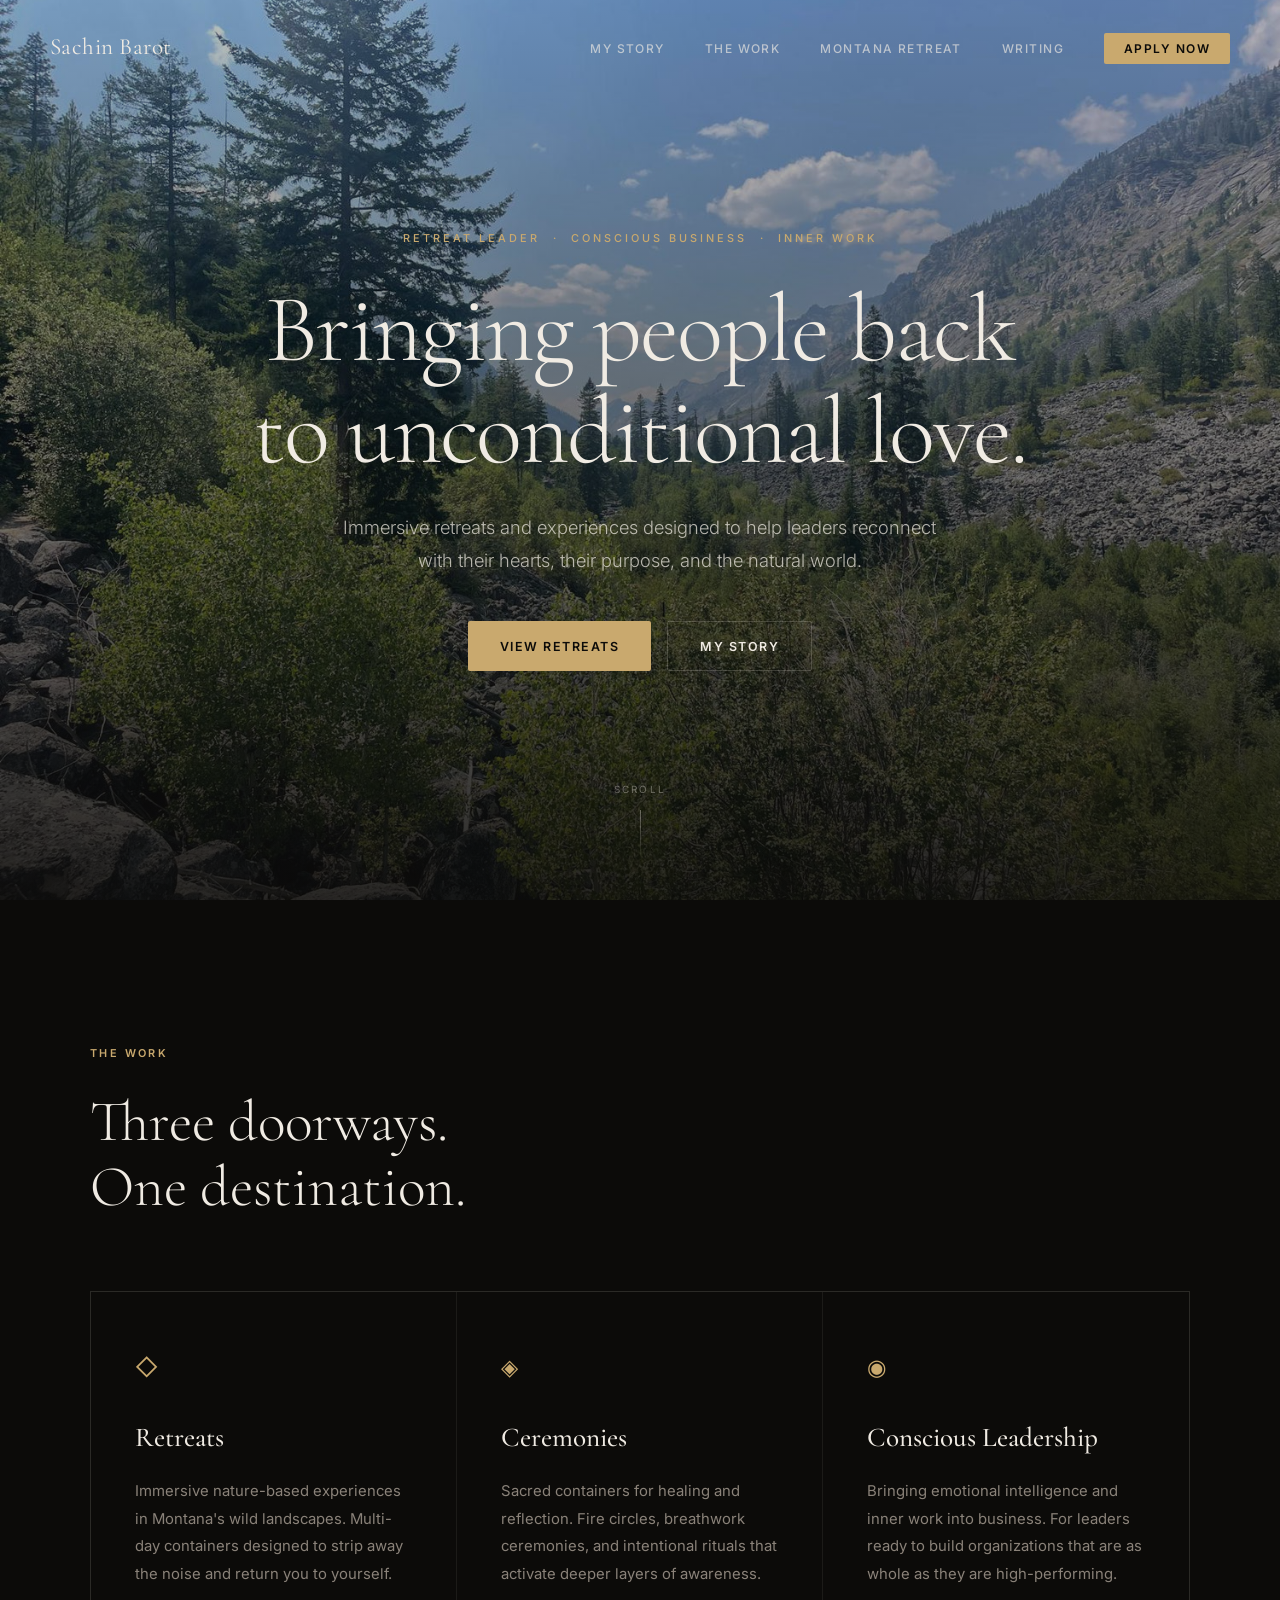
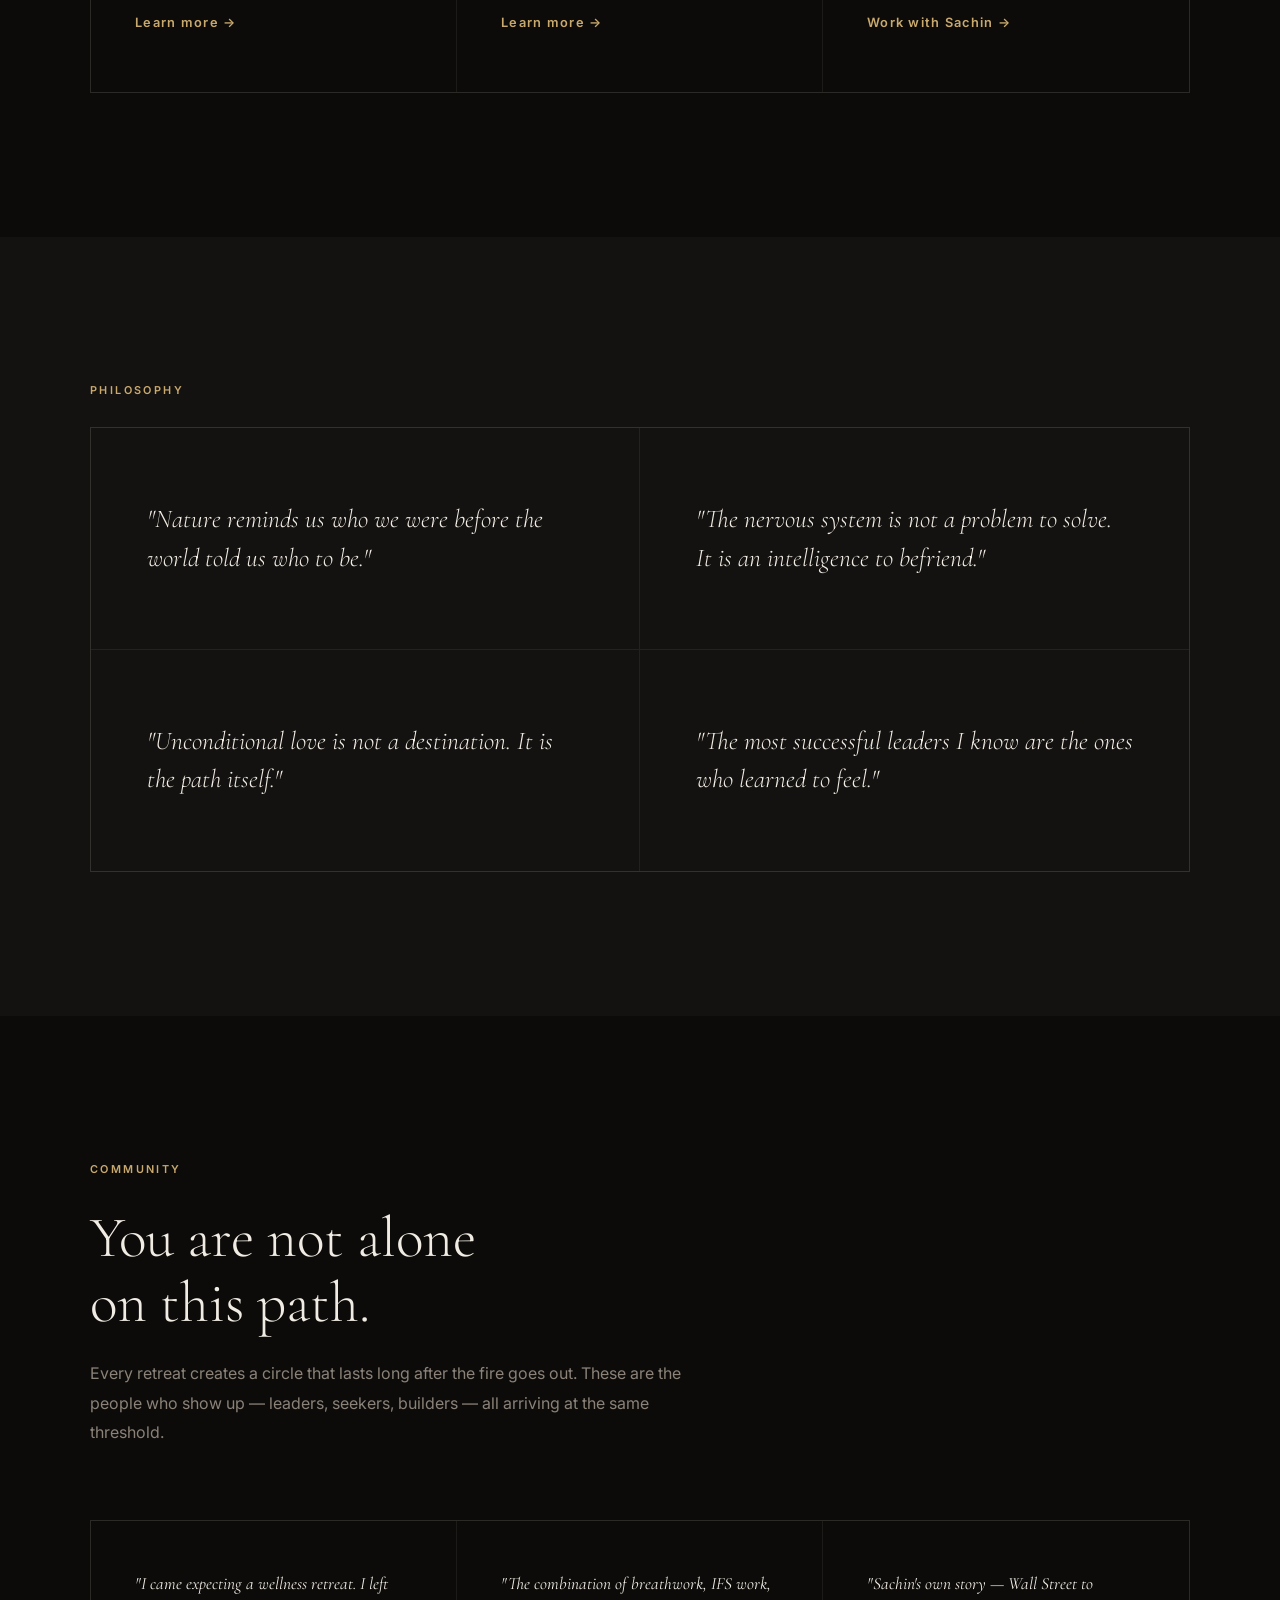
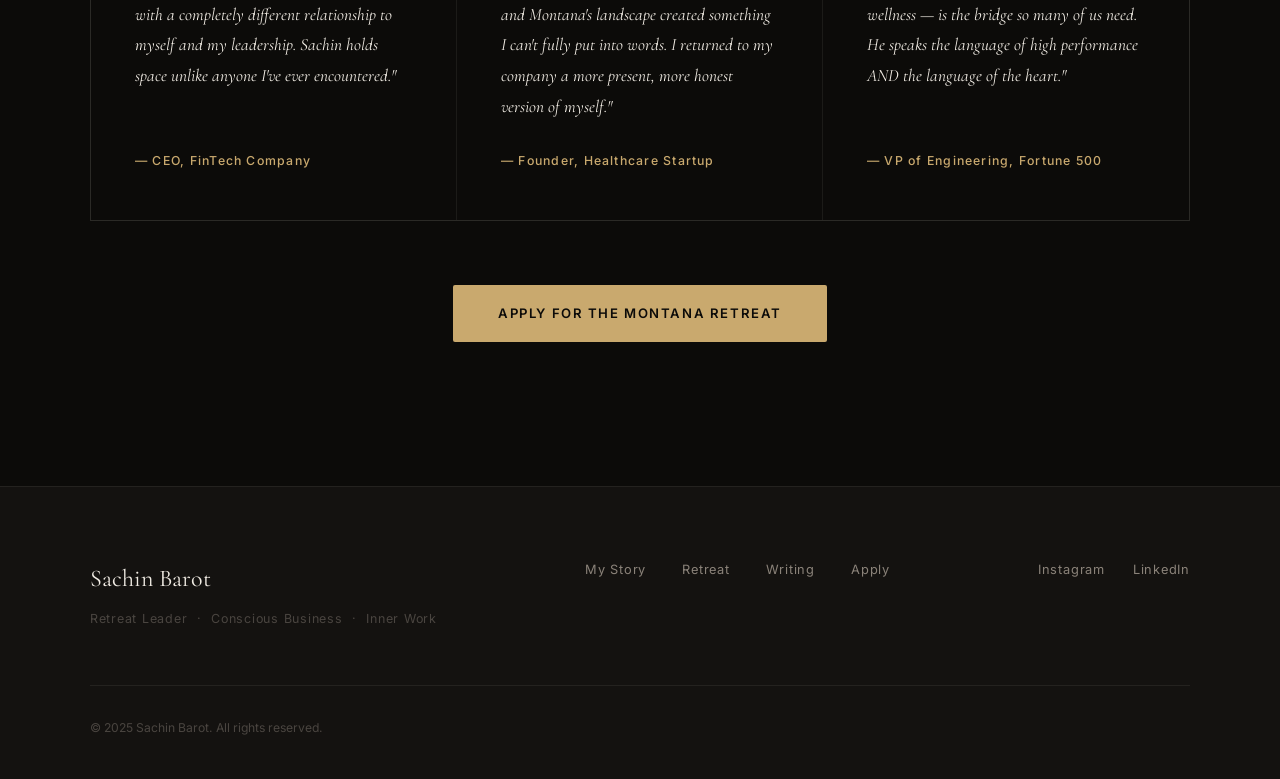
==== commit f33111c6: "Convert to multi-page site with retreat event listings Split single-page into 4 pages: index (home)," ====
--- a/index.html
+++ b/index.html
@@ -13,13 +13,13 @@
   <!-- ─── NAV ─────────────────────────────────────────────── -->
   <nav id="nav">
     <div class="nav-inner">
-      <a href="#" class="nav-logo">Sachin Barot</a>
+      <a href="index.html" class="nav-logo">Sachin Barot</a>
       <ul class="nav-links" id="navLinks">
-        <li><a href="#story">My Story</a></li>
-        <li><a href="#work">The Work</a></li>
-        <li><a href="#retreat">Montana Retreat</a></li>
-        <li><a href="#writing">Writing</a></li>
-        <li><a href="#apply" class="nav-cta">Apply Now</a></li>
+        <li><a href="story.html">My Story</a></li>
+        <li><a href="index.html#work">The Work</a></li>
+        <li><a href="retreat.html">Montana Retreat</a></li>
+        <li><a href="writing.html">Writing</a></li>
+        <li><a href="retreat.html#apply" class="nav-cta">Apply Now</a></li>
       </ul>
       <button class="nav-menu-btn" id="menuBtn" aria-label="Toggle menu">
         <span></span><span></span><span></span>
@@ -27,7 +27,7 @@
     </div>
   </nav>
 
-  <!-- ─── 1. HERO ───────────────────────────────────────────── -->
+  <!-- ─── HERO ─────────────────────────────────────────────── -->
   <section id="hero">
     <div class="hero-bg">
       <img
@@ -45,8 +45,8 @@
         with their hearts, their purpose, and the natural world.
       </p>
       <div class="hero-btns">
-        <a href="#retreat" class="btn btn-primary">View Retreats</a>
-        <a href="#story" class="btn btn-ghost">My Story</a>
+        <a href="retreat.html" class="btn btn-primary">View Retreats</a>
+        <a href="story.html" class="btn btn-ghost">My Story</a>
       </div>
     </div>
     <div class="hero-scroll">
@@ -55,57 +55,7 @@
     </div>
   </section>
 
-  <!-- ─── 2. STORY ─────────────────────────────────────────── -->
-  <section id="story">
-    <div class="container">
-      <div class="section-label">My Story</div>
-      <h2 class="story-headline">
-        After two decades in capital markets, I realized success without
-        emotional connection leaves something essential behind.
-      </h2>
-      <div class="chapters">
-        <div class="chapter">
-          <div class="chapter-num">01</div>
-          <div class="chapter-body">
-            <h3>Wall Street</h3>
-            <p>
-              Twenty years. High performance. The corridors of Dun &amp; Bradstreet,
-              OppenheimerFunds, Flextrade. A CFO leading global operations across
-              billions in revenue. Every external marker of success — and underneath
-              it, the quiet weight of imbalance. Stress wearing the mask of ambition.
-              Disconnection dressed as discipline.
-            </p>
-          </div>
-        </div>
-        <div class="chapter">
-          <div class="chapter-num">02</div>
-          <div class="chapter-body">
-            <h3>The Awakening</h3>
-            <p>
-              A 10-day Vipassana retreat. Then another. Kundalini yoga at dawn.
-              Breathwork in the dark. Slowly, the noise quieted and something older
-              and wiser began to speak. Meditation wasn't an escape from life — it
-              was a return to it. Nature became the greatest teacher I had ever had.
-            </p>
-          </div>
-        </div>
-        <div class="chapter">
-          <div class="chapter-num">03</div>
-          <div class="chapter-body">
-            <h3>The Work Today</h3>
-            <p>
-              Now I guide leaders through the same threshold I once crossed. Not away
-              from their ambition — but into a deeper, more sustainable version of it.
-              One rooted in emotional presence, nervous system health, and the kind of
-              inner clarity that makes everything else possible.
-            </p>
-          </div>
-        </div>
-      </div>
-    </div>
-  </section>
-
-  <!-- ─── 3. THE WORK ──────────────────────────────────────── -->
+  <!-- ─── THE WORK ──────────────────────────────────────────── -->
   <section id="work">
     <div class="container">
       <div class="section-label">The Work</div>
@@ -119,6 +69,7 @@
             Multi-day containers designed to strip away the noise and return
             you to yourself.
           </p>
+          <a href="retreat.html" class="card-link">Learn more →</a>
         </div>
         <div class="work-card">
           <div class="work-icon">◈</div>
@@ -128,6 +79,7 @@
             ceremonies, and intentional rituals that activate deeper layers of
             awareness.
           </p>
+          <a href="retreat.html" class="card-link">Learn more →</a>
         </div>
         <div class="work-card">
           <div class="work-icon">◉</div>
@@ -137,90 +89,13 @@
             leaders ready to build organizations that are as whole as they are
             high-performing.
           </p>
+          <a href="retreat.html#apply" class="card-link">Work with Sachin →</a>
         </div>
       </div>
     </div>
   </section>
 
-  <!-- ─── 4. THE EXPERIENCE ────────────────────────────────── -->
-  <section id="experience">
-    <div class="exp-grid">
-      <div class="exp-photo exp-photo-1">
-        <img src="images/montana-2.jpg" alt="Montana landscape" loading="lazy" />
-      </div>
-      <div class="exp-photo exp-photo-2">
-        <img src="images/montana-3.jpg" alt="Retreat gathering" loading="lazy" />
-      </div>
-      <div class="exp-content">
-        <div class="section-label">The Experience</div>
-        <h2>This is not<br>a conference.</h2>
-        <p>
-          These retreats are intentional spaces where leaders slow down,
-          reconnect with nature, and rediscover the deeper intelligence
-          within themselves.
-        </p>
-        <p>
-          We move through the land. We sit in circle. We breathe together.
-          We share meals. We face what has been avoided. And we return —
-          changed.
-        </p>
-        <a href="#retreat" class="btn btn-primary">View the Montana Retreat</a>
-      </div>
-      <div class="exp-photo exp-photo-3">
-        <img src="images/montana-4.jpg" alt="Nature experience" loading="lazy" />
-      </div>
-      <div class="exp-photo exp-photo-4">
-        <img src="images/montana-5.jpg" alt="Community gathering" loading="lazy" />
-      </div>
-    </div>
-  </section>
-
-  <!-- ─── 5. MONTANA RETREAT (FEATURED) ───────────────────── -->
-  <section id="retreat">
-    <div class="retreat-bg">
-      <img src="images/montana-3.jpg" alt="Montana retreat landscape" loading="lazy" />
-      <div class="retreat-overlay"></div>
-    </div>
-    <div class="container retreat-content">
-      <div class="retreat-tag">July 2025 &nbsp;·&nbsp; Montana</div>
-      <div class="section-label">Featured Retreat</div>
-      <h2>Journey into<br>the Heart</h2>
-      <p class="retreat-subtitle">
-        A Transformational Chrysalis for Bio-Optimization &amp; Self-Actualization
-      </p>
-      <div class="retreat-details">
-        <div class="retreat-detail">
-          <span class="detail-label">Dates</span>
-          <span class="detail-value">July 16–19, 2025</span>
-        </div>
-        <div class="retreat-detail">
-          <span class="detail-label">Optional Extension</span>
-          <span class="detail-value">July 20–21, 2025</span>
-        </div>
-        <div class="retreat-detail">
-          <span class="detail-label">Location</span>
-          <span class="detail-value">Montana, USA</span>
-        </div>
-        <div class="retreat-detail">
-          <span class="detail-label">Format</span>
-          <span class="detail-value">Immersive &nbsp;·&nbsp; Intimate &nbsp;·&nbsp; Nature-Based</span>
-        </div>
-      </div>
-      <div class="guest-facilitator">
-        <div class="facilitator-label">Guest Workshop</div>
-        <div class="facilitator-name">Internal Family Systems with Dr. Richard Schwartz</div>
-        <p class="facilitator-bio">
-          Dr. Richard C. Schwartz is the founder of Internal Family Systems (IFS) therapy —
-          one of the most transformative models in modern psychology. His foundational
-          teaching: our inner parts contain valuable qualities, and our core Self knows
-          how to heal. We are honored to welcome him to this retreat.
-        </p>
-      </div>
-      <a href="#apply" class="btn btn-primary btn-large">Apply for This Retreat</a>
-    </div>
-  </section>
-
-  <!-- ─── 6. PHILOSOPHY ────────────────────────────────────── -->
+  <!-- ─── PHILOSOPHY ────────────────────────────────────────── -->
   <section id="philosophy">
     <div class="container">
       <div class="section-label">Philosophy</div>
@@ -250,7 +125,7 @@
     </div>
   </section>
 
-  <!-- ─── 7. COMMUNITY ─────────────────────────────────────── -->
+  <!-- ─── COMMUNITY ─────────────────────────────────────────── -->
   <section id="community">
     <div class="container">
       <div class="section-label">Community</div>
@@ -286,93 +161,8 @@
           <span class="author-name">— VP of Engineering, Fortune 500</span>
         </div>
       </div>
-    </div>
-  </section>
-
-  <!-- ─── 8. THOUGHT LEADERSHIP ────────────────────────────── -->
-  <section id="writing">
-    <div class="container">
-      <div class="section-label">Writing</div>
-      <h2>Reflections on leadership,<br>healing, and what matters.</h2>
-      <div class="articles-grid">
-        <article class="article-card">
-          <div class="article-tag">Leadership</div>
-          <h4>Why Leaders Need Emotional Healing</h4>
-          <p>
-            High performance without emotional integration is a debt that eventually
-            comes due. Here's why the inner work isn't a distraction from
-            leadership — it's the foundation of it.
-          </p>
-          <a href="#" class="article-link">Read more →</a>
-        </article>
-        <article class="article-card">
-          <div class="article-tag">Nature</div>
-          <h4>Nature as Medicine</h4>
-          <p>
-            There is something that happens in the body when you spend three days
-            in the mountains without a screen. Science is only beginning to catch
-            up to what the ancients always knew.
-          </p>
-          <a href="#" class="article-link">Read more →</a>
-        </article>
-        <article class="article-card">
-          <div class="article-tag">Business</div>
-          <h4>Bringing Humanity Back to Business</h4>
-          <p>
-            The next competitive advantage isn't a new SaaS tool. It's leaders
-            who know how to feel, listen, and build organizations that people
-            actually want to belong to.
-          </p>
-          <a href="#" class="article-link">Read more →</a>
-        </article>
-      </div>
-    </div>
-  </section>
-
-  <!-- ─── 9. APPLICATION ───────────────────────────────────── -->
-  <section id="apply">
-    <div class="container">
-      <div class="section-label">Apply</div>
-      <h2>This retreat is curated.<br>The application matters.</h2>
-      <p class="apply-sub">
-        Transformational experiences work best in intentional containers. We
-        review each application carefully to ensure the group is ready to support
-        one another's growth.
-      </p>
-      <form class="apply-form" id="applyForm">
-        <div class="form-row">
-          <div class="form-group">
-            <label for="name">Full Name</label>
-            <input type="text" id="name" name="name" placeholder="Your name" required />
-          </div>
-          <div class="form-group">
-            <label for="email">Email</label>
-            <input type="email" id="email" name="email" placeholder="your@email.com" required />
-          </div>
-        </div>
-        <div class="form-group">
-          <label for="role">Current Role &amp; Company</label>
-          <input type="text" id="role" name="role" placeholder="e.g. CEO at Acme Corp" />
-        </div>
-        <div class="form-group">
-          <label for="intention">What is your primary intention for this retreat?</label>
-          <textarea id="intention" name="intention" rows="4" placeholder="What are you hoping to explore, heal, or unlock?"></textarea>
-        </div>
-        <div class="form-group">
-          <label for="experience">What is your experience with meditation, therapy, or inner work?</label>
-          <textarea id="experience" name="experience" rows="4" placeholder="Share your background — no experience is too little or too much."></textarea>
-        </div>
-        <div class="form-group">
-          <label for="other">Is there anything else you'd like us to know? <span class="label-optional">(optional)</span></label>
-          <textarea id="other" name="other" rows="3" placeholder="Share whatever feels relevant."></textarea>
-        </div>
-        <button type="submit" class="btn btn-primary btn-large btn-full">Submit Application</button>
-        <p class="form-note">We review all applications and respond within 3–5 business days.</p>
-      </form>
-      <div class="form-success" id="formSuccess">
-        <div class="success-icon">✦</div>
-        <h3>Application Received</h3>
-        <p>Thank you for reaching out. We'll review your application and be in touch within 3–5 business days.</p>
+      <div class="community-cta">
+        <a href="retreat.html#apply" class="btn btn-primary btn-large">Apply for the Montana Retreat</a>
       </div>
     </div>
   </section>
@@ -382,15 +172,14 @@
     <div class="container footer-inner">
       <div class="footer-top">
         <div class="footer-brand">
-          <a href="#" class="footer-logo">Sachin Barot</a>
+          <a href="index.html" class="footer-logo">Sachin Barot</a>
           <p>Retreat Leader &nbsp;·&nbsp; Conscious Business &nbsp;·&nbsp; Inner Work</p>
         </div>
         <nav class="footer-nav">
-          <a href="#story">My Story</a>
-          <a href="#work">The Work</a>
-          <a href="#retreat">Retreat</a>
-          <a href="#writing">Writing</a>
-          <a href="#apply">Apply</a>
+          <a href="story.html">My Story</a>
+          <a href="retreat.html">Retreat</a>
+          <a href="writing.html">Writing</a>
+          <a href="retreat.html#apply">Apply</a>
         </nav>
         <div class="footer-social">
           <a href="https://www.instagram.com/nycsachin/" target="_blank" rel="noopener noreferrer">Instagram</a>
--- a/style.css
+++ b/style.css
@@ -943,3 +943,378 @@
   .exp-photo-4 { grid-column: 1; grid-row: 4; }
   .exp-content { grid-column: 1; grid-row: 5; }
 }
+
+/* ─── MULTI-PAGE ADDITIONS ────────────────────────────────── */
+
+/* NAV ACTIVE STATE */
+.nav-active {
+  color: var(--accent) !important;
+}
+
+/* COMMUNITY CTA */
+.community-cta {
+  margin-top: 4rem;
+  text-align: center;
+}
+
+/* CARD LINK */
+.card-link {
+  display: inline-block;
+  margin-top: 1.5rem;
+  color: var(--accent);
+  text-decoration: none;
+  font-size: 0.8rem;
+  font-weight: 600;
+  letter-spacing: 0.1em;
+  transition: color 0.2s;
+}
+.card-link:hover { color: var(--accent-hover); }
+
+/* ─── PAGE HERO ───────────────────────────────────────────── */
+.page-hero {
+  position: relative;
+  min-height: 65vh;
+  display: flex;
+  align-items: flex-end;
+  padding-bottom: 6rem;
+  overflow: hidden;
+}
+.page-hero-sm {
+  min-height: 50vh;
+}
+.page-hero-bg {
+  position: absolute;
+  inset: 0;
+}
+.page-hero-bg img {
+  width: 100%;
+  height: 100%;
+  object-fit: cover;
+  object-position: center 35%;
+}
+.page-hero-content {
+  position: relative;
+  z-index: 2;
+  max-width: 1180px;
+  margin: 0 auto;
+  padding: 0 2.5rem;
+  width: 100%;
+}
+.page-hero-content h1 {
+  font-family: var(--font-display);
+  font-size: clamp(2.4rem, 5.5vw, 5.5rem);
+  font-weight: 300;
+  line-height: 1.08;
+  letter-spacing: -0.02em;
+  color: var(--text);
+  max-width: 860px;
+  margin-top: 1rem;
+}
+.page-hero-content .hero-sub {
+  margin: 1.5rem 0 0;
+  max-width: 560px;
+  text-align: left;
+}
+
+/* ─── STORY PAGE ──────────────────────────────────────────── */
+.story-intro {
+  padding: 7rem 0;
+  background: var(--bg-alt);
+}
+.story-intro-grid {
+  display: grid;
+  grid-template-columns: 340px 1fr;
+  gap: 6rem;
+  align-items: start;
+}
+.story-portrait {
+  position: sticky;
+  top: 6rem;
+}
+.story-portrait img {
+  width: 100%;
+  border-radius: 2px;
+  display: block;
+  filter: grayscale(15%);
+}
+.story-lead {
+  font-family: var(--font-display);
+  font-size: 1.5rem;
+  font-weight: 300;
+  font-style: italic;
+  line-height: 1.5;
+  color: var(--text);
+  margin-bottom: 1.75rem;
+}
+.story-intro-text p {
+  color: rgba(240,235,227,0.65);
+  font-size: 0.97rem;
+  line-height: 1.88;
+  margin-bottom: 1.1rem;
+  max-width: 640px;
+}
+
+#chapters {
+  padding: 7rem 0;
+  background: var(--bg);
+}
+
+/* ─── CREDENTIALS ─────────────────────────────────────────── */
+.credentials {
+  padding: 7rem 0;
+  background: var(--bg-alt);
+}
+.cred-grid {
+  display: grid;
+  grid-template-columns: repeat(2, 1fr);
+  gap: 0;
+  background: var(--border);
+  border: 1px solid var(--border);
+  margin-top: 1.5rem;
+}
+.cred-item {
+  background: var(--bg-alt);
+  padding: 3rem 2.75rem;
+  border-right: 1px solid var(--border);
+  border-bottom: 1px solid var(--border);
+  transition: background 0.3s;
+}
+.cred-item:nth-child(even) { border-right: none; }
+.cred-item:nth-last-child(-n+2) { border-bottom: none; }
+.cred-item:hover { background: var(--bg-card); }
+.cred-label {
+  font-size: 0.68rem;
+  font-weight: 700;
+  letter-spacing: 0.2em;
+  text-transform: uppercase;
+  color: var(--accent);
+  margin-bottom: 0.85rem;
+}
+.cred-item p {
+  color: var(--text-muted);
+  font-size: 0.9rem;
+  line-height: 1.8;
+}
+
+/* ─── STORY / WRITING CTA ─────────────────────────────────── */
+.story-cta {
+  padding: 8rem 0;
+  background: var(--bg);
+  text-align: center;
+}
+.story-cta h2 {
+  font-family: var(--font-display);
+  font-size: clamp(2.2rem, 4vw, 3.5rem);
+  font-weight: 300;
+  margin-bottom: 1.25rem;
+}
+.story-cta p {
+  color: var(--text-muted);
+  font-size: 1rem;
+  line-height: 1.8;
+  max-width: 520px;
+  margin: 0 auto 3rem;
+}
+.cta-btns {
+  display: flex;
+  gap: 1rem;
+  justify-content: center;
+  flex-wrap: wrap;
+}
+
+/* ─── RETREAT PAGE ────────────────────────────────────────── */
+#events {
+  padding: 8rem 0;
+  background: var(--bg);
+}
+#events h2 {
+  font-family: var(--font-display);
+  font-size: clamp(2.4rem, 4.5vw, 4rem);
+  font-weight: 300;
+  line-height: 1.12;
+  margin-bottom: 4rem;
+}
+
+/* Featured event card */
+.event-card {
+  margin-bottom: 3rem;
+  border: 1px solid var(--border-mid);
+  background: var(--bg-card);
+}
+.event-card:last-child { margin-bottom: 0; }
+
+.event-featured {
+  display: grid;
+  grid-template-columns: 480px 1fr;
+}
+.event-upcoming {
+  display: grid;
+  grid-template-columns: 280px 1fr;
+}
+
+.event-card-media {
+  position: relative;
+  overflow: hidden;
+}
+.event-card-media img {
+  width: 100%;
+  height: 100%;
+  object-fit: cover;
+  display: block;
+  transition: transform 0.6s ease;
+}
+.event-card:hover .event-card-media img { transform: scale(1.04); }
+
+.event-card-media-sm {
+  min-height: 260px;
+}
+
+.event-badge {
+  position: absolute;
+  top: 1.5rem;
+  left: 1.5rem;
+  font-size: 0.65rem;
+  font-weight: 700;
+  letter-spacing: 0.2em;
+  text-transform: uppercase;
+  background: var(--accent);
+  color: #0c0b09;
+  padding: 0.35rem 0.9rem;
+  border-radius: 2px;
+}
+.event-badge-muted {
+  background: rgba(240,235,227,0.12);
+  color: var(--text);
+}
+
+.event-card-body {
+  padding: 3rem 3.5rem;
+  display: flex;
+  flex-direction: column;
+  justify-content: center;
+}
+.event-meta {
+  display: flex;
+  gap: 1.5rem;
+  margin-bottom: 1rem;
+  flex-wrap: wrap;
+}
+.event-location,
+.event-dates {
+  font-size: 0.72rem;
+  font-weight: 600;
+  letter-spacing: 0.15em;
+  text-transform: uppercase;
+  color: var(--text-muted);
+}
+.event-dates { color: var(--accent); }
+
+.event-card h3 {
+  font-family: var(--font-display);
+  font-size: clamp(1.8rem, 2.5vw, 2.8rem);
+  font-weight: 400;
+  color: var(--text);
+  line-height: 1.15;
+  margin-bottom: 0.5rem;
+}
+.event-subtitle {
+  font-family: var(--font-display);
+  font-size: 1rem;
+  font-style: italic;
+  color: var(--text-muted);
+  margin-bottom: 1.25rem;
+}
+.event-desc {
+  color: var(--text-muted);
+  font-size: 0.93rem;
+  line-height: 1.85;
+  margin-bottom: 2rem;
+  max-width: 580px;
+}
+
+.event-details-grid {
+  display: grid;
+  grid-template-columns: repeat(2, 1fr);
+  border: 1px solid var(--border);
+  margin-bottom: 2.5rem;
+}
+.event-detail {
+  padding: 1rem 1.5rem;
+  border-right: 1px solid var(--border);
+  border-bottom: 1px solid var(--border);
+  display: flex;
+  flex-direction: column;
+  gap: 0.25rem;
+}
+.event-detail:nth-child(even) { border-right: none; }
+.event-detail:nth-last-child(-n+2) { border-bottom: none; }
+
+/* ─── WRITING PAGE ────────────────────────────────────────── */
+#articles {
+  padding: 7rem 0;
+  background: var(--bg-alt);
+}
+.articles-grid-full {
+  grid-template-columns: repeat(3, 1fr) !important;
+}
+
+/* ─── SELECT INPUT ────────────────────────────────────────── */
+.form-group select {
+  background: var(--bg-card);
+  border: 1px solid var(--border-mid);
+  border-radius: 2px;
+  padding: 0.95rem 1.3rem;
+  color: var(--text);
+  font-family: var(--font-body);
+  font-size: 0.95rem;
+  transition: border-color 0.2s;
+  appearance: none;
+  -webkit-appearance: none;
+  background-image: url("data:image/svg+xml,%3Csvg xmlns='http://www.w3.org/2000/svg' width='12' height='8' viewBox='0 0 12 8'%3E%3Cpath d='M1 1l5 5 5-5' stroke='%238a8279' stroke-width='1.5' fill='none' stroke-linecap='round'/%3E%3C/svg%3E");
+  background-repeat: no-repeat;
+  background-position: right 1.25rem center;
+  cursor: pointer;
+}
+.form-group select:focus {
+  outline: none;
+  border-color: var(--accent);
+}
+.form-group select option {
+  background: var(--bg-card);
+  color: var(--text);
+}
+
+/* ─── RESPONSIVE — NEW PAGES ──────────────────────────────── */
+@media (max-width: 1024px) {
+  .event-featured { grid-template-columns: 1fr; }
+  .event-upcoming { grid-template-columns: 1fr; }
+  .event-card-media { min-height: 300px; }
+  .event-card-body { padding: 2.5rem; }
+
+  .story-intro-grid {
+    grid-template-columns: 1fr;
+    gap: 3rem;
+  }
+  .story-portrait {
+    position: static;
+    max-width: 340px;
+  }
+
+  .cred-grid { grid-template-columns: 1fr; }
+  .cred-item { border-right: none; }
+
+  .articles-grid-full { grid-template-columns: 1fr 1fr !important; }
+}
+
+@media (max-width: 768px) {
+  .page-hero { min-height: 55vh; padding-bottom: 4rem; }
+  .page-hero-sm { min-height: 45vh; }
+  .page-hero-content h1 { font-size: clamp(2rem, 8vw, 3rem); }
+
+  .event-details-grid { grid-template-columns: 1fr; }
+  .event-detail { border-right: none !important; }
+
+  .articles-grid-full { grid-template-columns: 1fr !important; }
+
+  .story-cta { padding: 5rem 0; }
+}
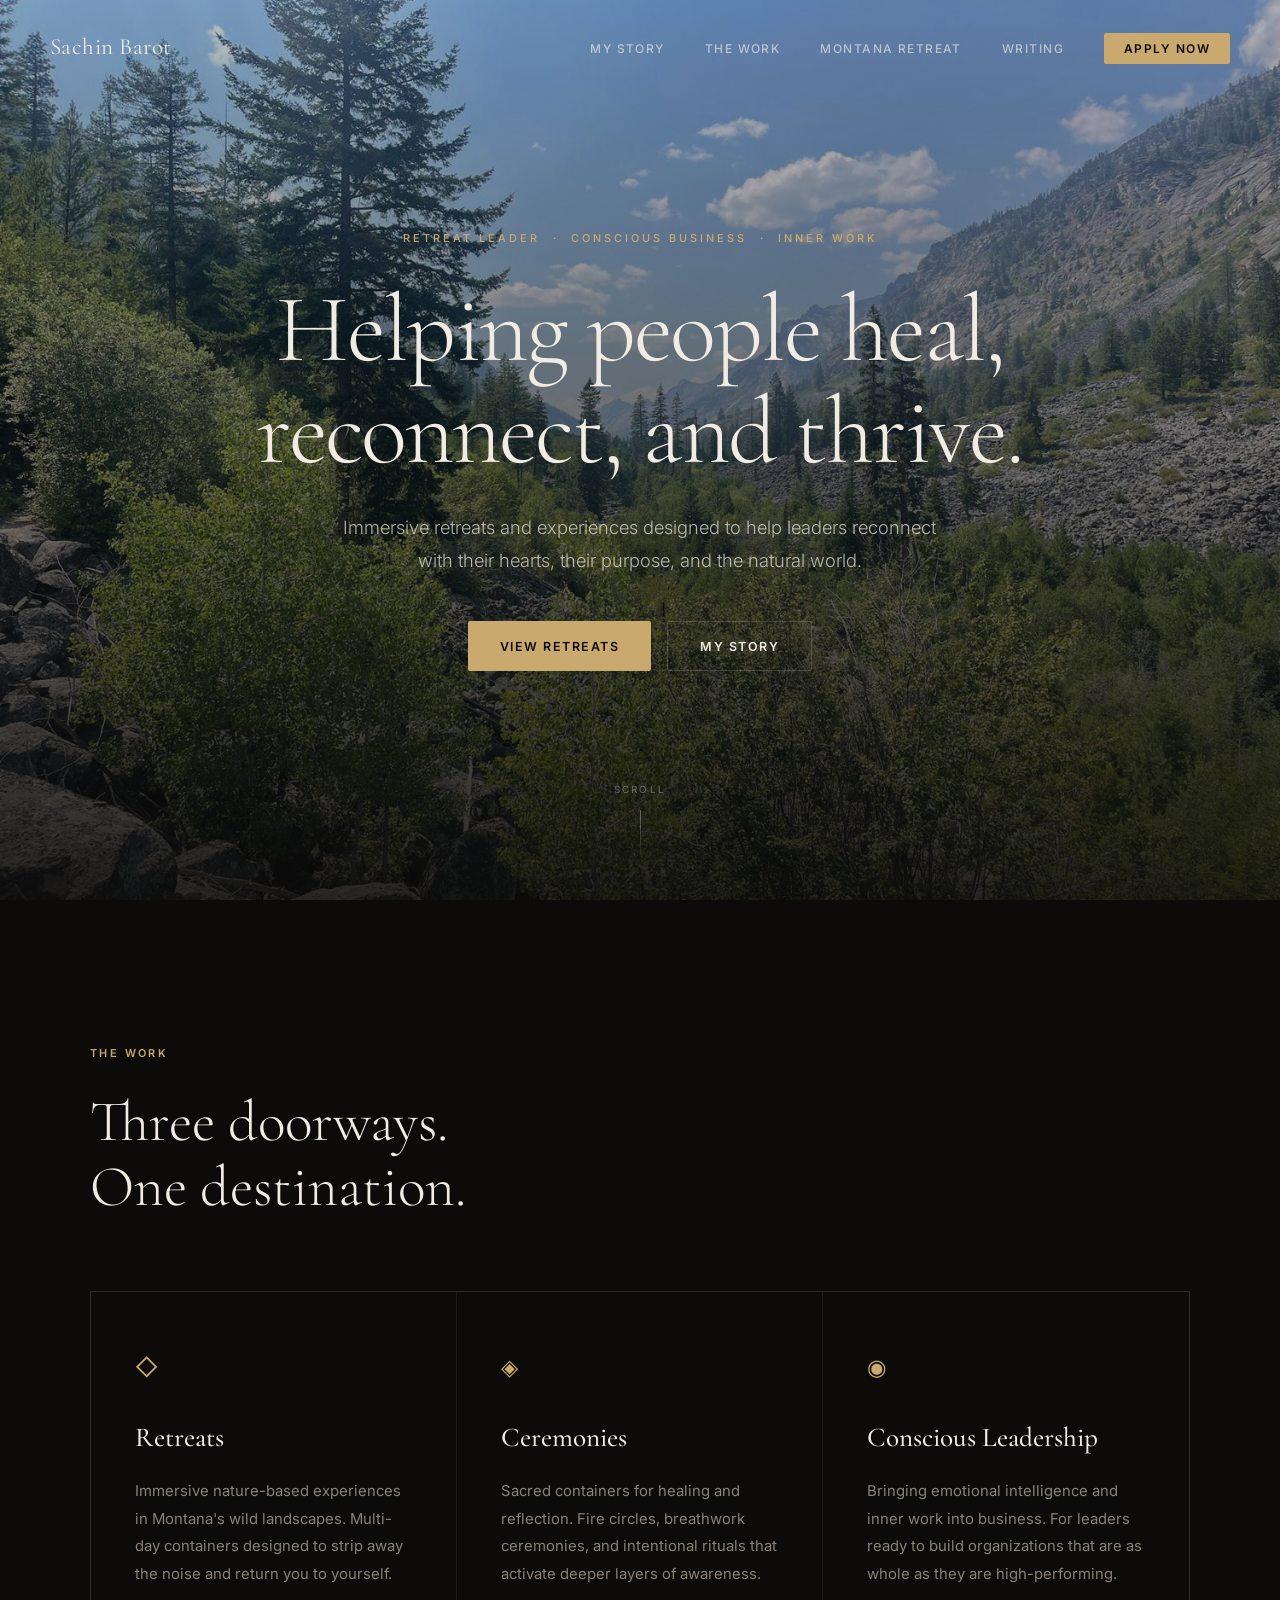
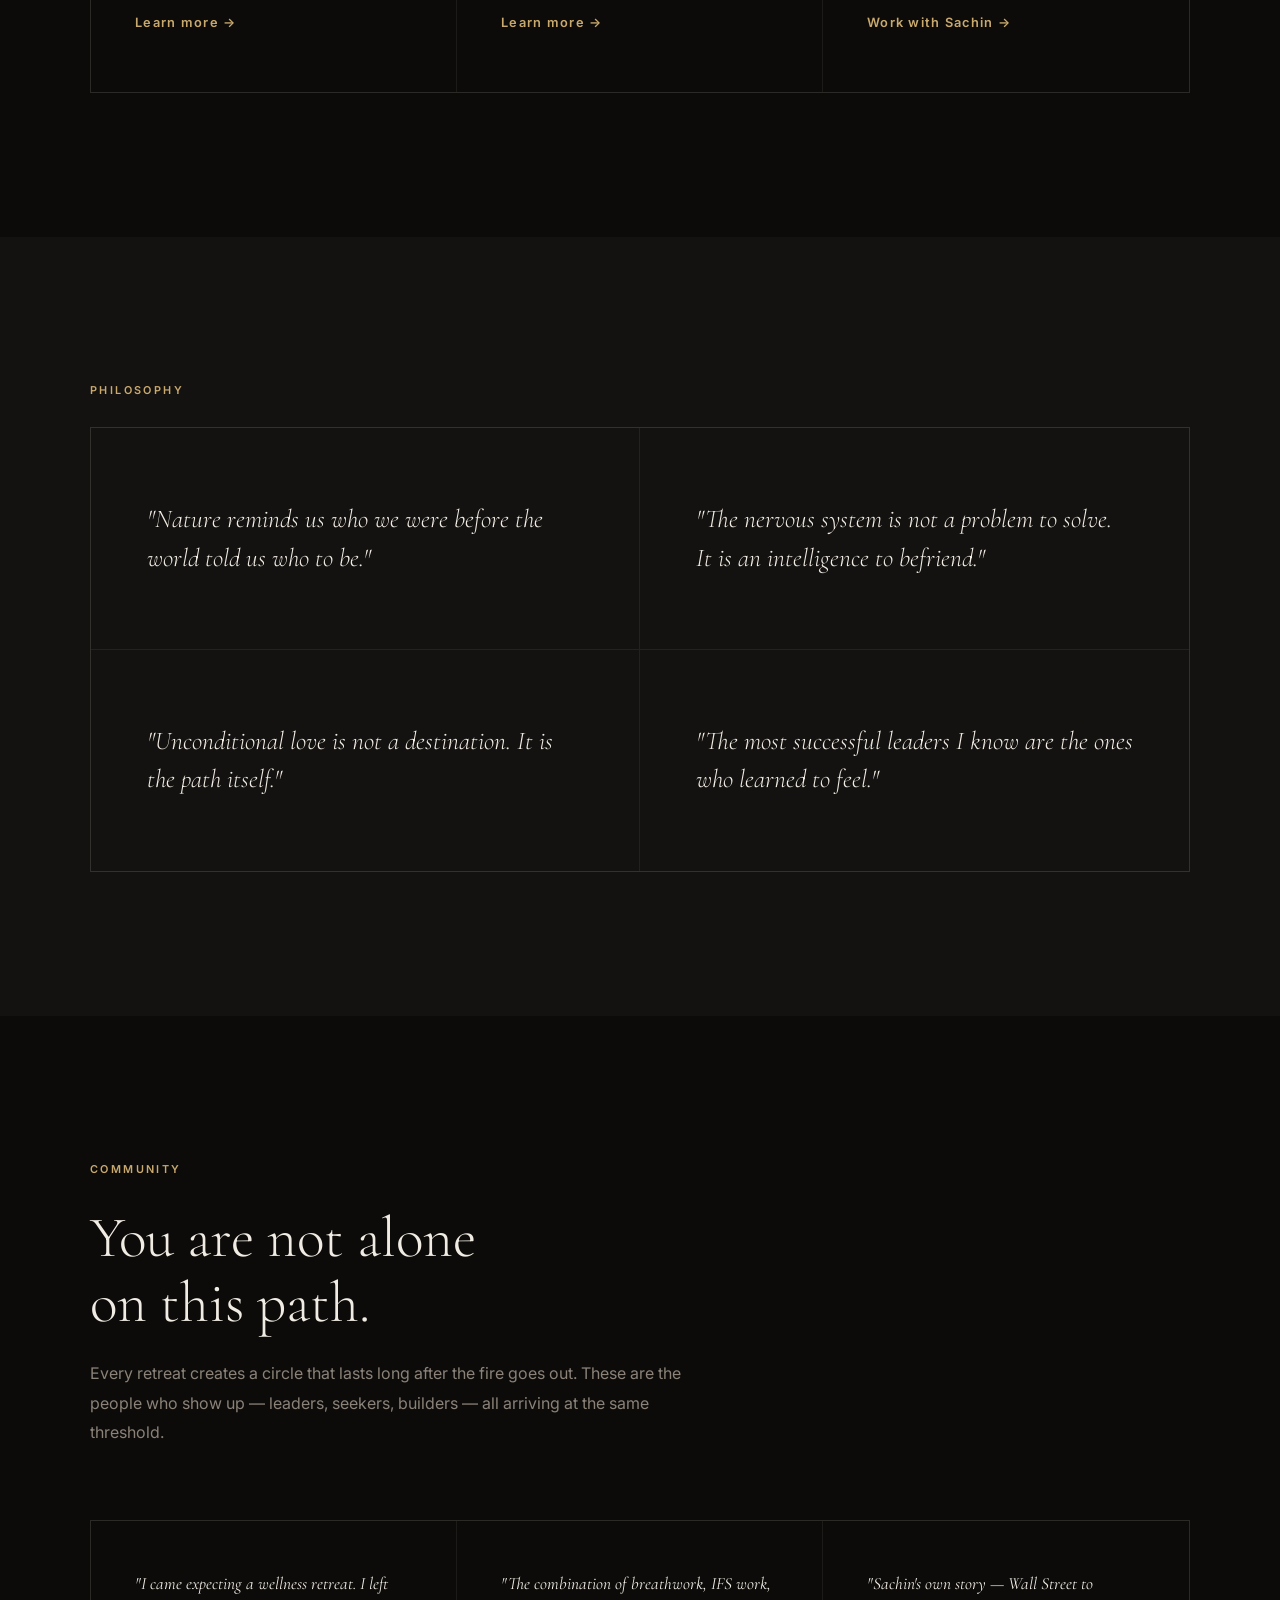
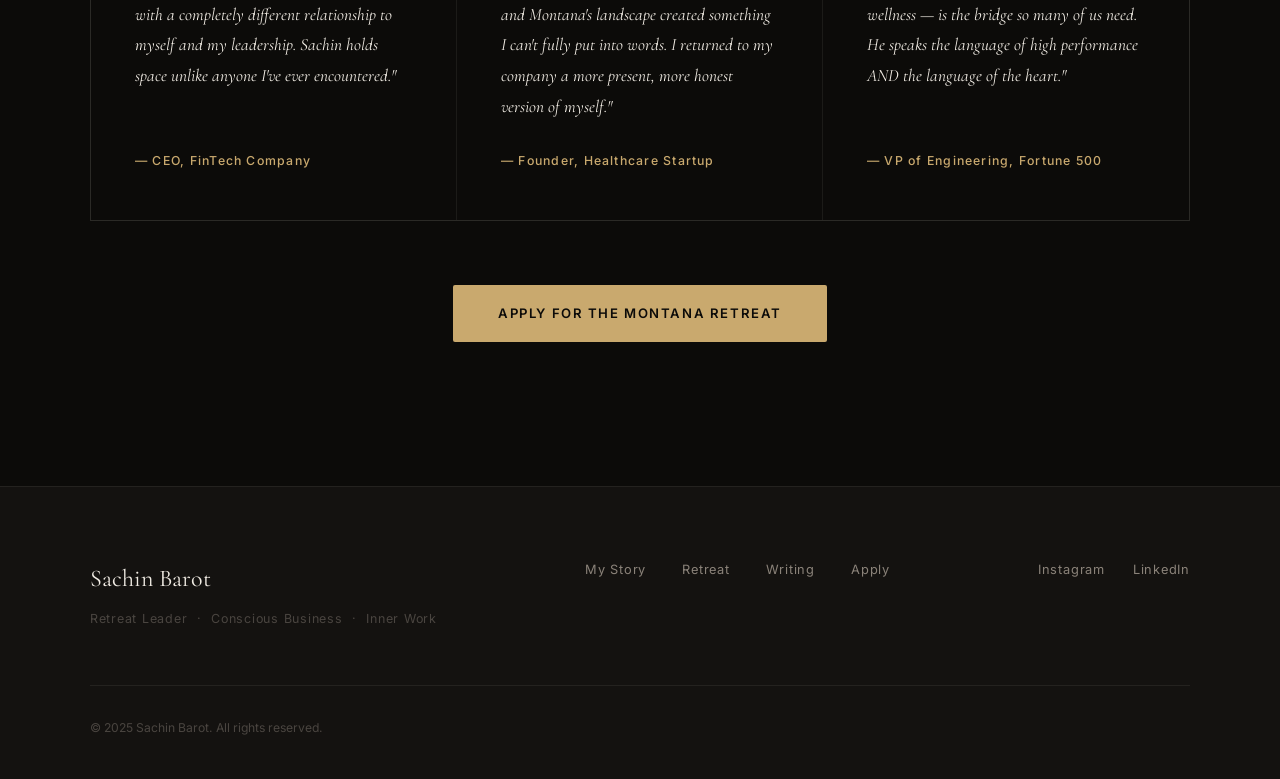
==== commit f1a57050: "Update index.html" ====
--- a/index.html
+++ b/index.html
@@ -39,7 +39,7 @@
     </div>
     <div class="hero-content">
       <p class="eyebrow">Retreat Leader &nbsp;·&nbsp; Conscious Business &nbsp;·&nbsp; Inner Work</p>
-      <h1>Bringing people back<br>to unconditional love.</h1>
+      <h1>Helping people heal,<br>reconnect, and thrive.</h1>
       <p class="hero-sub">
         Immersive retreats and experiences designed to help leaders reconnect
         with their hearts, their purpose, and the natural world.
